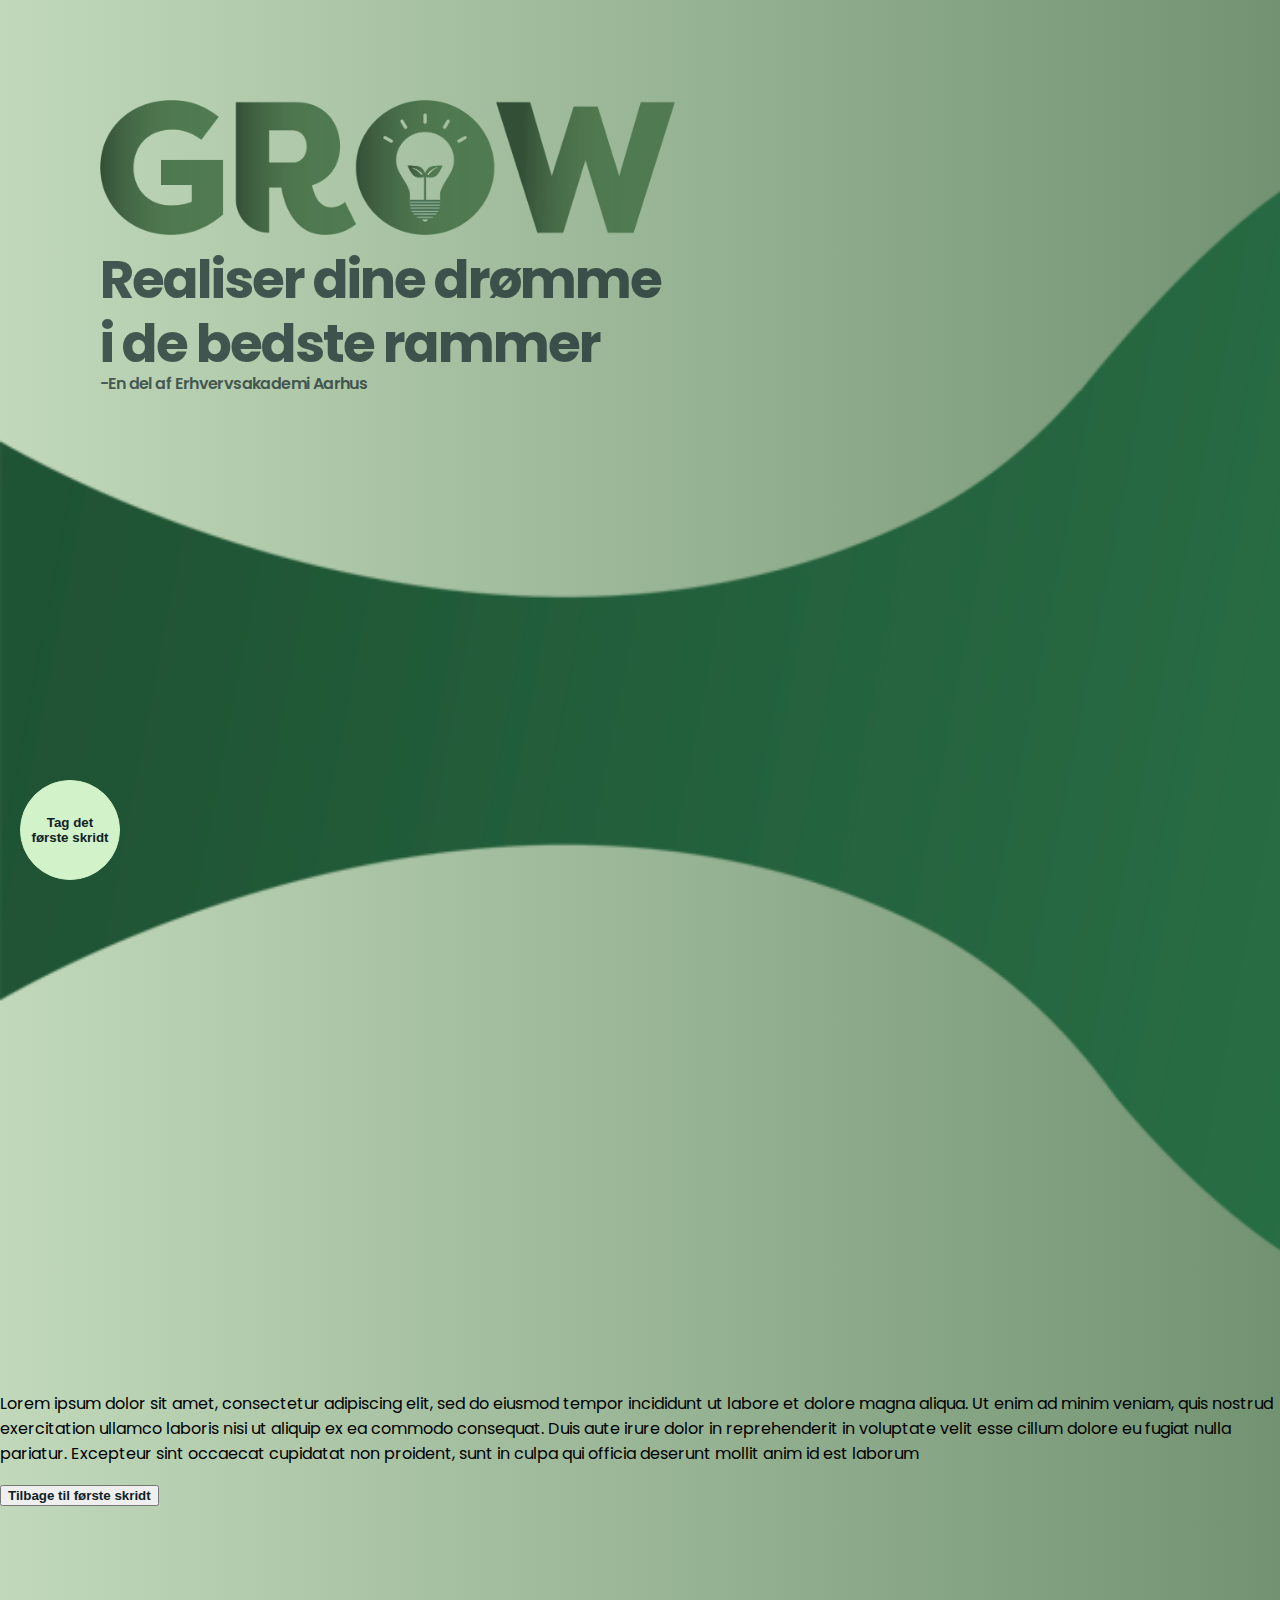
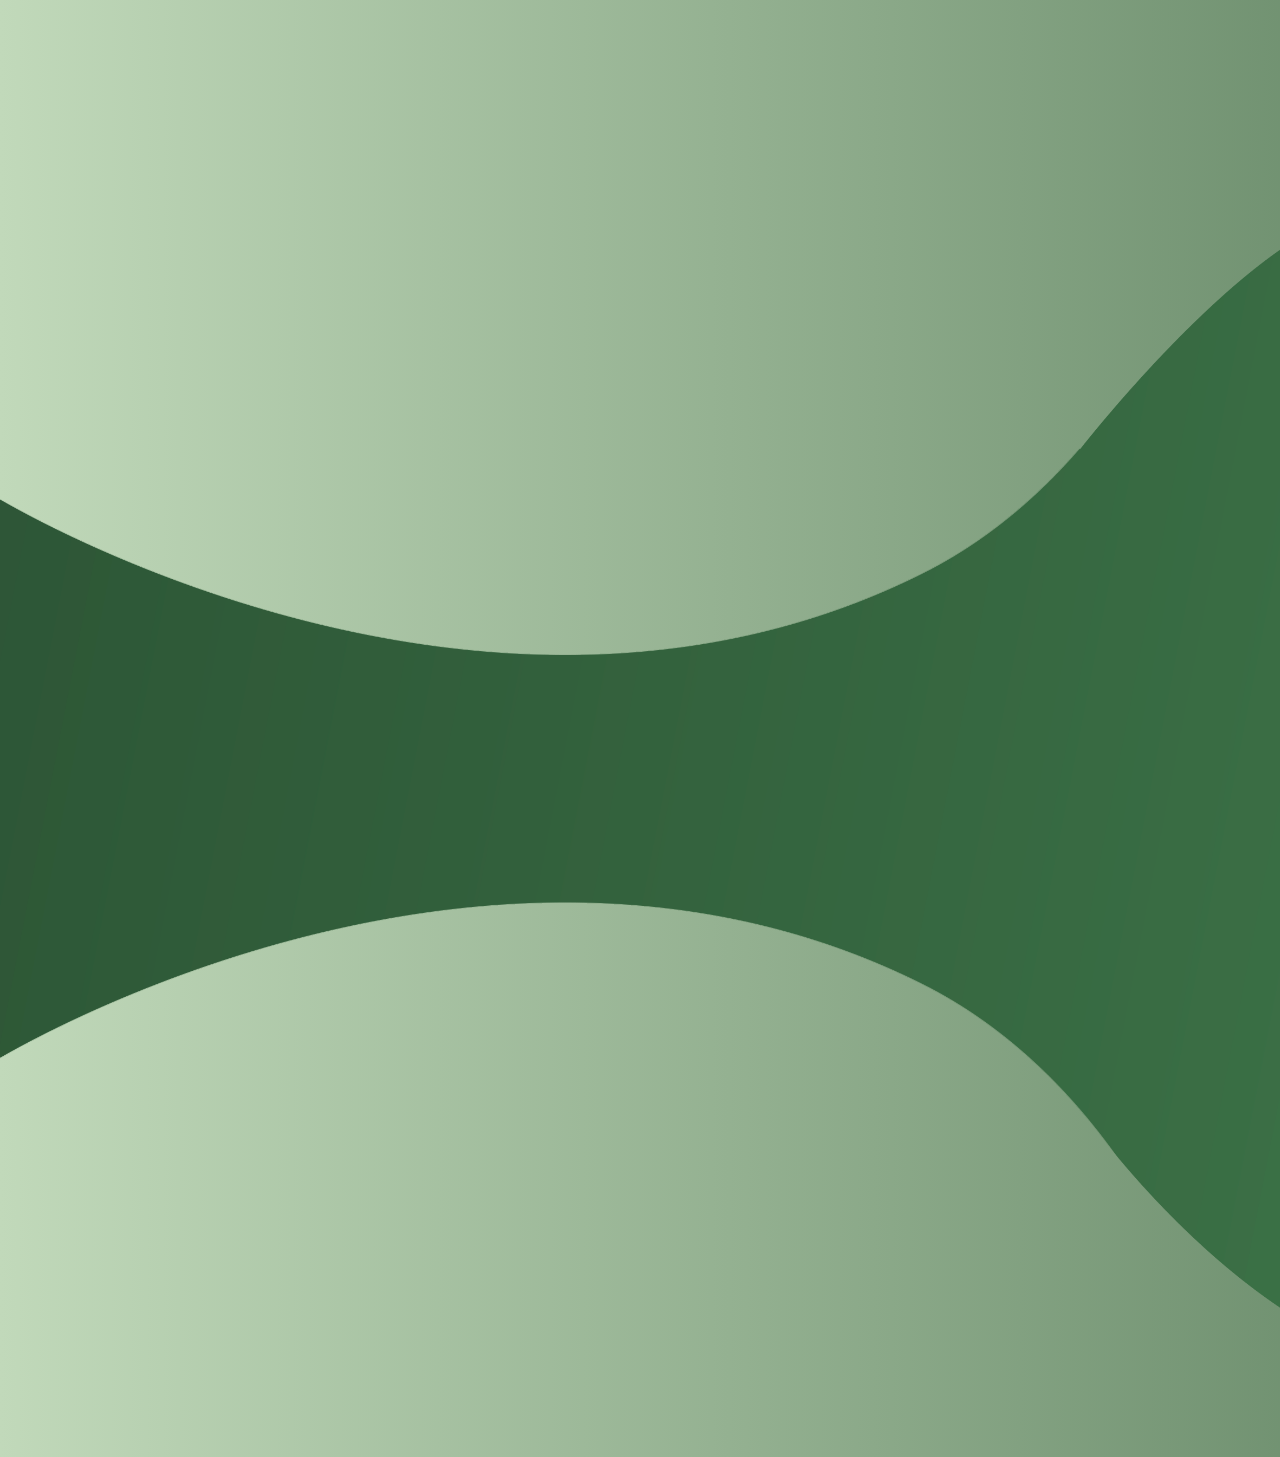
==== grow-forside.html @ 0e7ae1e6 "Backup 25-02-2021" ====
<!DOCTYPE html>
<html lang="da">

<head>
    <!--- Google crawlers -->
    <meta name="Googlebot-News" content="noindex, nofollow">
    <meta name="googlebot" content="noindex, nofollow">
    <meta name="robots" content="noindex, nofollow">
    <meta name="robots" content="noimageindex">
    <!--- Google crawlers slut -->

    <meta charset="UTF-8">
    <meta name="viewport" content="width=device-width, initial-scale=1.0">
    <meta http-equiv="X-UA-Compatible" content="ie=edge">
    <meta name="description" content="Erhvervsakademi Aarhus' interne studentervæksthus - for unge iværksættere og entreprenørere.">
    <meta name="keywords" content="studentervæksthus, væksthus, iværksætter, drømme, entreprenør, netværk, start egen virksomhed, EAAA, GROW,">

    <link rel="stylesheet" href="css/style.css">
    <link rel="preconnect" href="https://fonts.gstatic.com">
    <link href="https://fonts.googleapis.com/css2?family=Poppins:ital,wght@0,100;0,200;0,300;0,400;0,500;0,600;0,700;0,800;0,900;1,100;1,200;1,300;1,400;1,500;1,600;1,700;1,800;1,900&display=swap" rel="stylesheet">

    <title>GROW - EAAA</title>

</head>

<body>


    <!-- Loading page -->
    <section id="section-1" class="load-text-container">
        <img class="grow-logo" src="images/Logo_Grow.png" alt="GROW logo">
        <h1 class="load-page-h1">Realiser dine drømme <br>i de bedste rammer</h1>
        <p class="load-p">-En del af Erhvervsakademi Aarhus</p>
    </section>



    <button class="vider-knap-1"> <a href="#">Tag det første skridt</a></button>



    <article class="opdeler">
        <img class="boegle boegle-1" src="images/boelge-1.png" alt="Grafik">
    </article>



    <section id="section-2">
        <p>Lorem ipsum dolor sit amet, consectetur adipiscing elit, sed do eiusmod tempor incididunt ut labore et dolore magna aliqua. Ut enim ad minim veniam, quis nostrud exercitation ullamco laboris nisi ut aliquip ex ea commodo consequat. Duis aute irure dolor in reprehenderit in voluptate velit esse cillum dolore eu fugiat nulla pariatur. Excepteur sint occaecat cupidatat non proident, sunt in culpa qui officia deserunt mollit anim id est laborum</p>
    </section>

    <button class="tilbage-knap-1"> <a href="#section-1">Tilbage til første skridt</a></button>

    <article class="opdeler">
        <img class="boegle boegle-2" src="images/Boelge.png" alt="Grafik">
    </article>

    <!-- scripts -->
    <script src="js/js.js"></script>
</body></html>
---- css/style.css ----
/**
 * file: style.css
 * purpose: styles, animation etc
 * further development: meyer reset perhaps?
 **/

:root {
    /* Baggrundsfarver */
    --b-f-1: #edf4ec;
    --b-f-2: #f2fff4;
    /* Farve palette */
    --f-1: #d2f2c9;
    --f-2: #c1d9ba;
    --f-3: #315937;
    --f-4: #21402e;
    --f-5: #102226;
    --f-6: rgba(16, 34, 38, 0.7);
    --f-7: rgba(49, 89, 55, 0.55);
    /* gradient farve */

}

html {
    font-family: 'Poppins', sans-serif;
    background-color: var(--f-2);
    background-image: linear-gradient(to left, var(--f-7), var(--f-2));
    overflow-x: hidden;



}

body {
    margin: 0px;
    overflow-x: hidden;



}




/* loading page */

.load-text-container {
    display: block;
    margin: 200px 0 0 50px;

}

.grow-logo {
    width: 575px;
    margin-bottom: -30px;
}

.load-page-h1 {
    line-height: 1;
    letter-spacing: -2px;
    line-height: 1.2;
    font-size: 40pt;
    color: var(--f-6)
}

.load-p {
    color: var(--f-6);
    font-weight: 600;
    letter-spacing: -0.6px;
    font-size: 12pt;
    margin-top: -40px;
}

/* opdeler */

.boegle {
    position: relative;
    width: 100%;

}

.boegle-1 {
    margin-top: -300px;
}

.boegle-2 {
    margin-top: 200px;
}

/* scroll knap test */

a {
    text-decoration: none;
    color: var(--f-5);
    font-size: 10pt;
    font-weight: 600;

}

.vider-knap-1 {
    position: absolute;
    bottom: 20px;
    z-index: 20;
    border: 1px solid var(--f-1);
    height: 100px;
    width: 100px;
    border-radius: 100px;
    background-color: var(--f-1);
    margin-left: 20px;

}

.tilbage-knap-1 {}


@media only screen and (max-width: 1300px) {

    .boegle {
        width: 1900px;
    }

    .boegle-1 {
        margin-top: -500px;
    }

    .load-text-container {
        margin: 100px;
    }

}

@media only screen and (max-width: 800px) {

    .load-text-container {
        margin: 40px 20px;
    }

    .grow-logo {
        width: 100%;
        margin: auto;
    }

    .load-page-h1 {
        font-size: 8.5vw;

    }

    .load-p {
        font-size: 3vw;
        margin-top: -25px;
    }

    .boegle-1 {
        margin-top: -400px;
    }
}
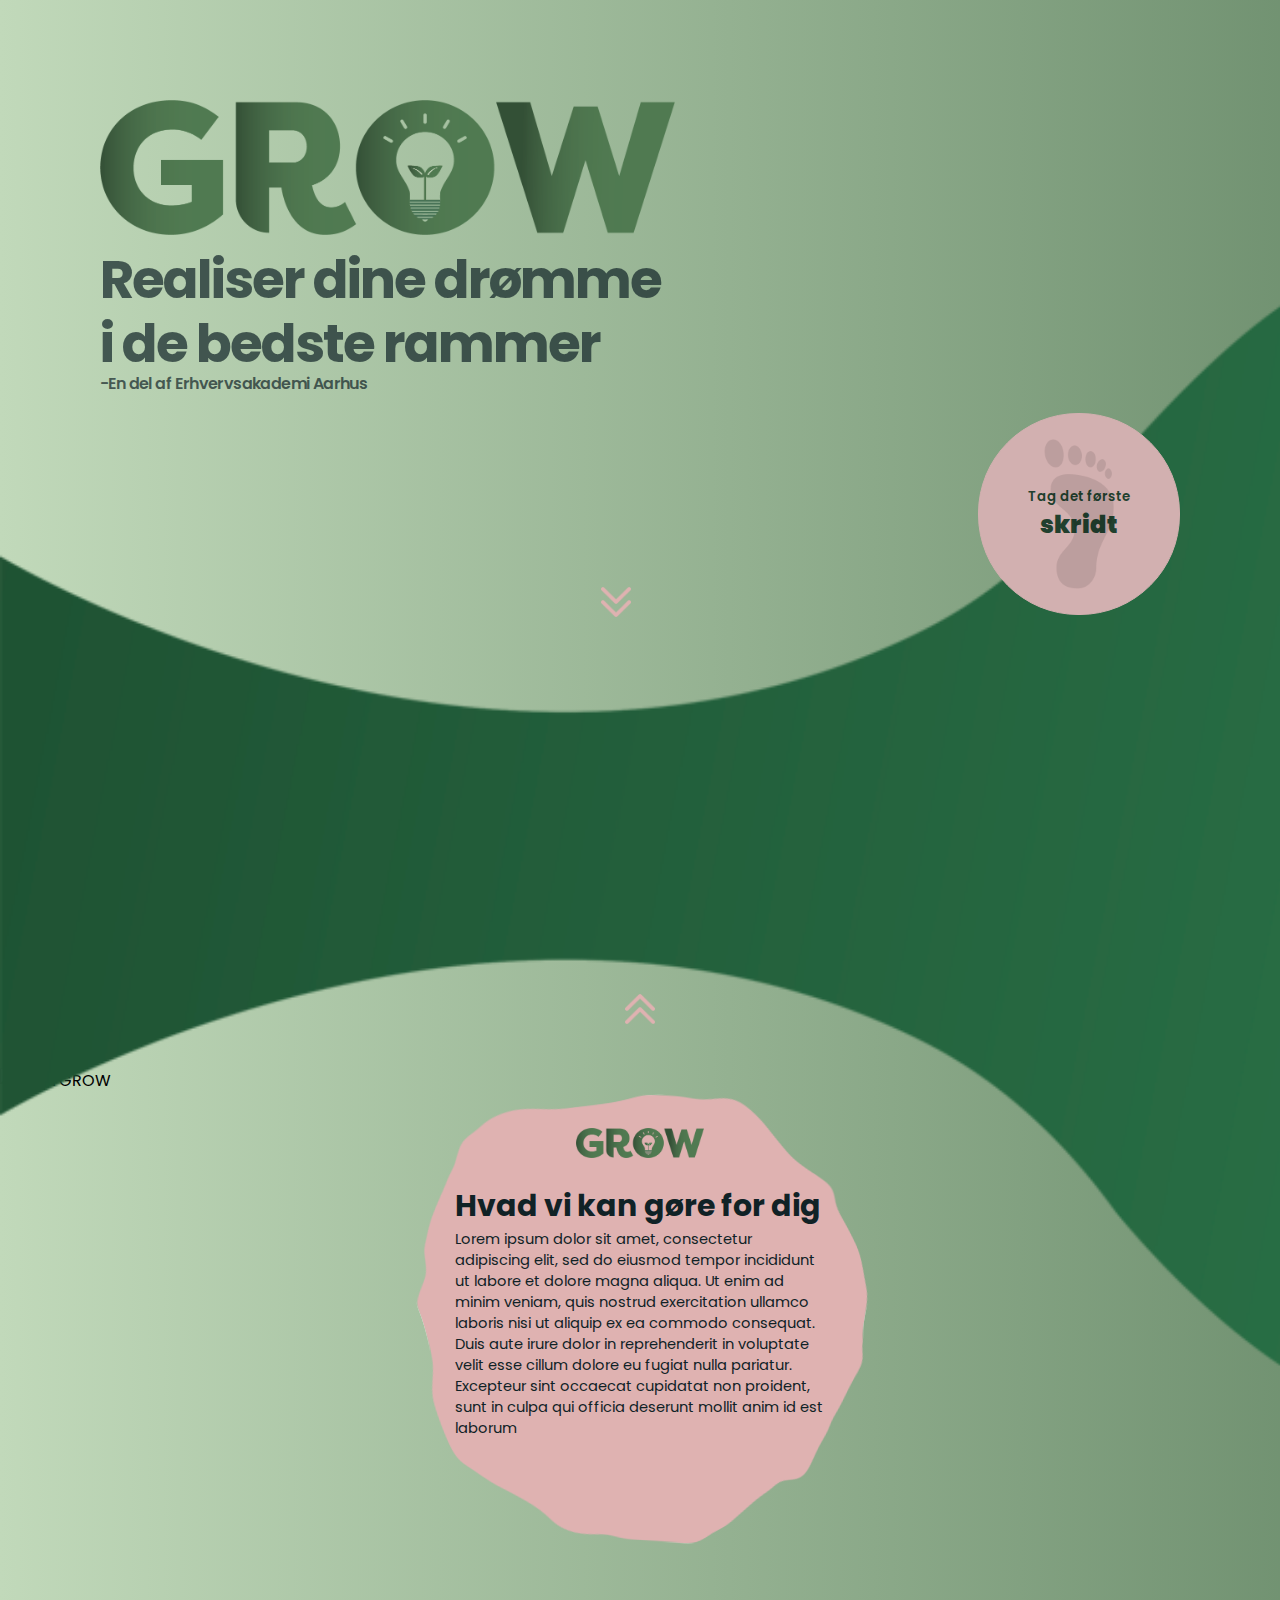
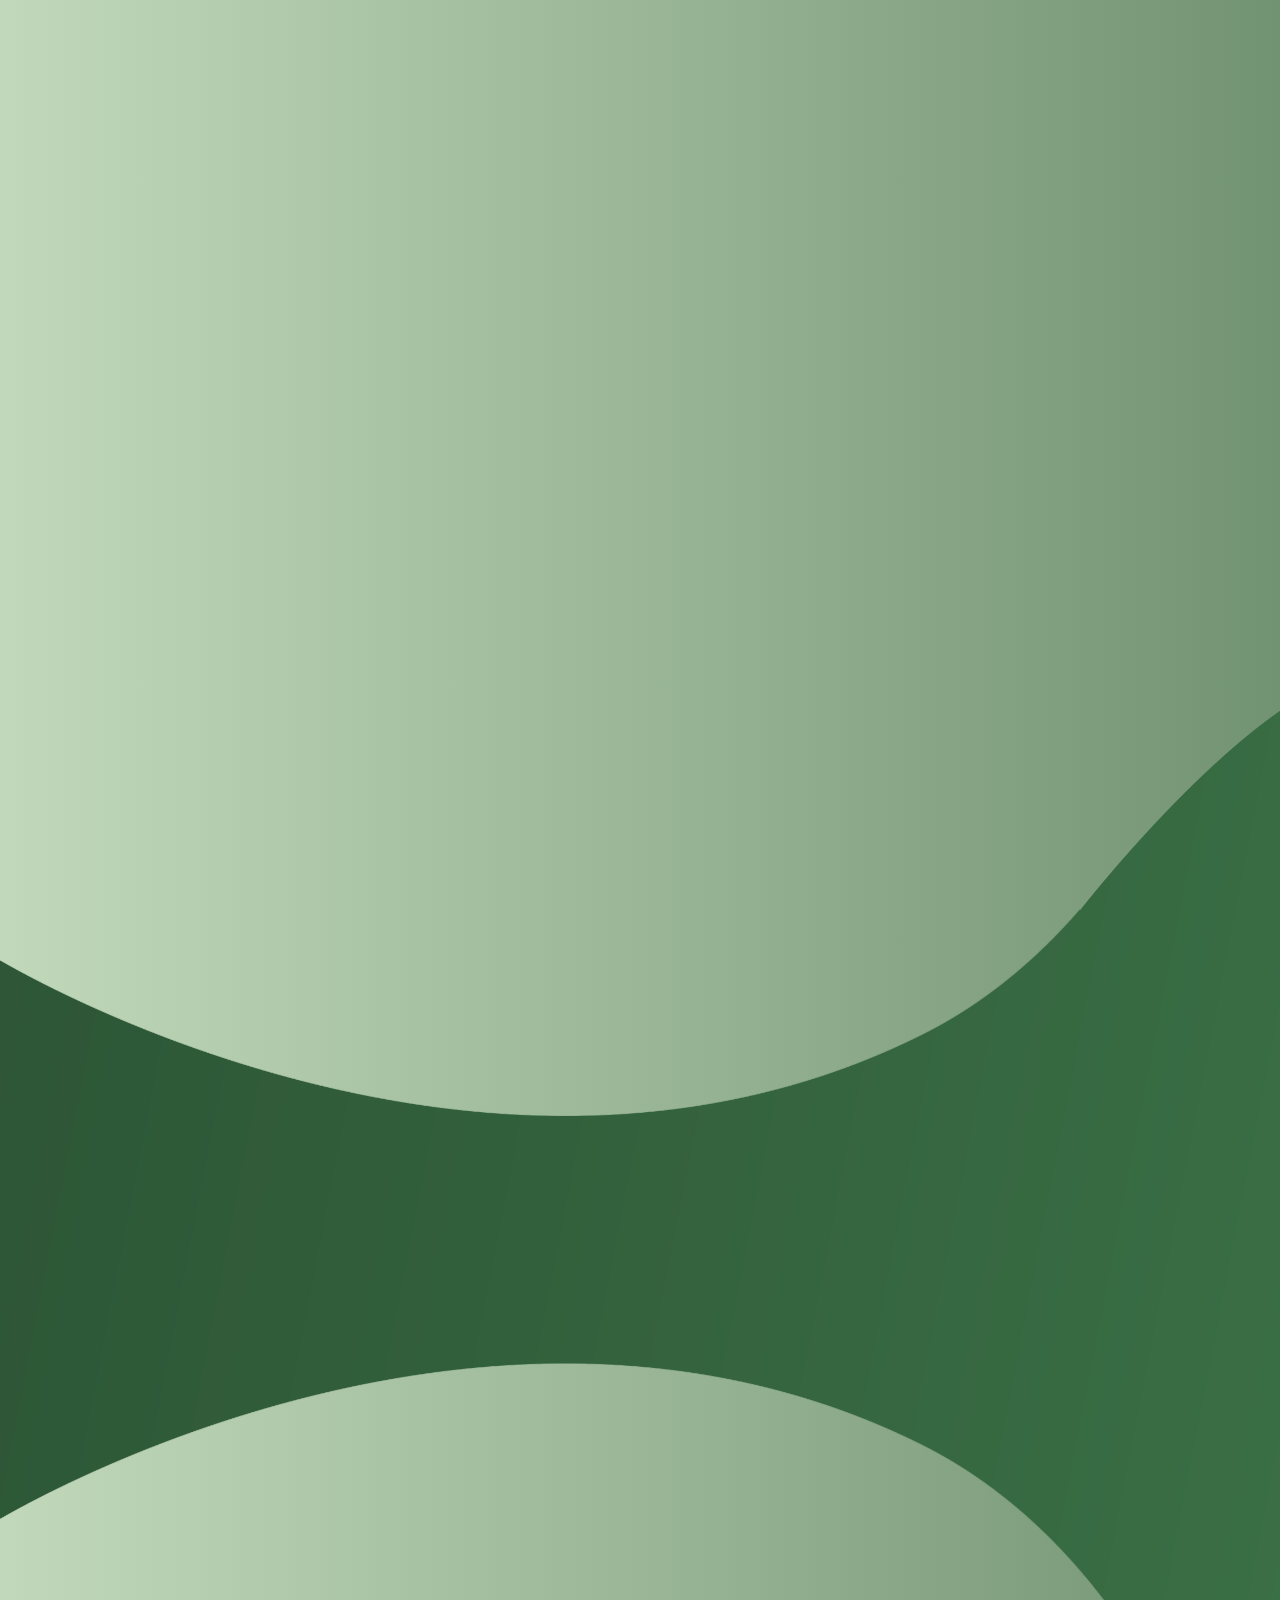
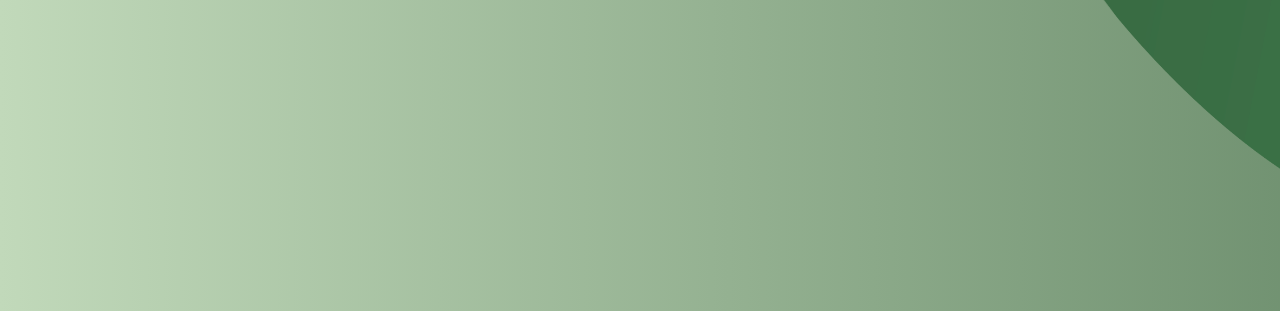
==== commit d4cb048a: "Back up 26-02-2021" ====
--- a/grow-forside.html
+++ b/grow-forside.html
@@ -24,37 +24,73 @@
 </head>
 
 <body>
+    <article class="hele-krop">
 
+        <!-- Loading page -->
+        <section id="section-1" class="load-text-container">
 
-    <!-- Loading page -->
-    <section id="section-1" class="load-text-container">
-        <img class="grow-logo" src="images/Logo_Grow.png" alt="GROW logo">
-        <h1 class="load-page-h1">Realiser dine drømme <br>i de bedste rammer</h1>
-        <p class="load-p">-En del af Erhvervsakademi Aarhus</p>
-    </section>
+            <img class="grow-logo" src="images/Logo_Grow.png" alt="GROW logo">
+
+            <h1 class="load-page-h1">Realiser dine drømme <br>i de bedste rammer</h1>
+
+            <p class="load-p">-En del af Erhvervsakademi Aarhus</p>
+
+            <a href="#">
+                <figure class="first-step-figure">
+                    <img src="images/fod" alt="fodaftryk" class="first-step-img">
+                    <p>Tag det første <br><strong>skridt</strong>
+                    </p>
+                </figure>
+            </a>
+
+            <button class="vider-knap-1">
+                <a href="#">
+                    <img src="images/down-icon.png" alt="up icon">
+                </a>
+            </button>
+
+        </section>
 
 
 
-    <button class="vider-knap-1"> <a href="#">Tag det første skridt</a></button>
+        <article class="opdeler">
+            <img class="boegle boegle-1" src="images/boelge-1.png" alt="Grafik">
+        </article>
 
 
 
-    <article class="opdeler">
-        <img class="boegle boegle-1" src="images/boelge-1.png" alt="Grafik">
-    </article>
+        <section id="section-2" class="intro-container">
+
+            <button class="tilbage-knap-1">
+                <a href="#">
+                    <img src="images/up-icon.png" alt="up icon">
+                </a>
+            </button>
+
+            <figure class="fig-section2-1">
+
+                <img src="images/mod-os-i-grow.png" alt="Folk i GROW" class="baggrund-info">
+
+                <img class="lille-logo" src="images/Logo_Grow.png" alt="GROW logo">
+
+                <h2 class="info">Hvad vi kan gøre for dig</h2>
+
+                <p>Lorem ipsum dolor sit amet, consectetur adipiscing elit, sed do eiusmod tempor incididunt ut labore et dolore magna aliqua. Ut enim ad minim veniam, quis nostrud exercitation ullamco laboris nisi ut aliquip ex ea commodo consequat. Duis aute irure dolor in reprehenderit in voluptate velit esse cillum dolore eu fugiat nulla pariatur. Excepteur sint occaecat cupidatat non proident, sunt in culpa qui officia deserunt mollit anim id est laborum</p>
+            </figure>
+
+        </section>
 
 
 
-    <section id="section-2">
-        <p>Lorem ipsum dolor sit amet, consectetur adipiscing elit, sed do eiusmod tempor incididunt ut labore et dolore magna aliqua. Ut enim ad minim veniam, quis nostrud exercitation ullamco laboris nisi ut aliquip ex ea commodo consequat. Duis aute irure dolor in reprehenderit in voluptate velit esse cillum dolore eu fugiat nulla pariatur. Excepteur sint occaecat cupidatat non proident, sunt in culpa qui officia deserunt mollit anim id est laborum</p>
-    </section>
+        <article class="opdeler">
+            <img class="boegle boegle-2" src="images/Boelge.png" alt="Grafik">
+        </article>
 
-    <button class="tilbage-knap-1"> <a href="#section-1">Tilbage til første skridt</a></button>
 
-    <article class="opdeler">
-        <img class="boegle boegle-2" src="images/Boelge.png" alt="Grafik">
     </article>
 
     <!-- scripts -->
     <script src="js/js.js"></script>
+
+
 </body></html>
--- a/css/style.css
+++ b/css/style.css
@@ -14,9 +14,11 @@
     --f-3: #315937;
     --f-4: #21402e;
     --f-5: #102226;
+    /* gradient farve */
     --f-6: rgba(16, 34, 38, 0.7);
     --f-7: rgba(49, 89, 55, 0.55);
-    /* gradient farve */
+    /* Kontrast farve */
+    --f-8: #d2b0b0;
 
 }
 
@@ -24,6 +26,7 @@
     font-family: 'Poppins', sans-serif;
     background-color: var(--f-2);
     background-image: linear-gradient(to left, var(--f-7), var(--f-2));
+    background-repeat: no-repeat;
     overflow-x: hidden;
 
 
@@ -31,12 +34,10 @@
 }
 
 body {
-    margin: 0px;
+    margin: auto;
     overflow-x: hidden;
-
-
-
-}
+}
+
 
 
 
@@ -59,7 +60,7 @@
     letter-spacing: -2px;
     line-height: 1.2;
     font-size: 40pt;
-    color: var(--f-6)
+    color: var(--f-6);
 }
 
 .load-p {
@@ -68,22 +69,107 @@
     letter-spacing: -0.6px;
     font-size: 12pt;
     margin-top: -40px;
+    margin-bottom: 80px;
+}
+
+.first-step-figure {
+    border: 1px solid var(--f-8);
+    border-radius: 100px;
+    background-color: var(--f-8);
+    height: 200px;
+    width: 200px;
+    position: absolute;
+    right: 60px;
+    top: 400px;
+}
+
+.first-step-figure p {
+    padding: 59px 15px;
+    font-weight: 600;
+    color: var(--f-4);
+    text-align: center;
+}
+
+.first-step-figure p strong {
+    font-size: 18pt;
+}
+
+.first-step-img {
+    height: 150px;
+    opacity: 10%;
+    position: absolute;
+    padding: 25px;
+}
+
+/* intro */
+
+.baggrund-info {
+    margin-top: -86px;
+    position: absolute;
+    left: 0px;
+    margin: auto;
+    z-index: -30;
+    width: 100%;
+
+}
+
+#section-2 .intro-container {
+    display: block;
+    margin-top: -50px;
+}
+
+.fig-section2-1 {
+    background-image: url(../images/kontrast/blob-1.png);
+    background-repeat: no-repeat;
+    height: 500px;
+    width: 500px;
+    display: block;
+    margin: auto;
+    margin-top: 50px;
+
+}
+
+.lille-logo {
+    height: 30px;
+    display: block;
+    margin: auto;
+    padding-top: 60px;
+}
+
+.info {
+    padding: 0 65px;
+    font-size: 22.5pt;
+    color: var(--f-5);
+    margin-bottom: 0px;
+}
+
+.fig-section2-1 p {
+    padding: 0px 65px;
+    color: var(--f-5);
+    font-size: 11pt;
+    margin-top: 0px;
 }
 
 /* opdeler */
+
 
 .boegle {
     position: relative;
     width: 100%;
+    display: block;
+    z-index: -20;
+
 
 }
 
 .boegle-1 {
-    margin-top: -300px;
+    margin-top: -500px;
+    margin-bottom: -500px;
+    /* <------------------------------------- Styre højden på section 2 */
 }
 
 .boegle-2 {
-    margin-top: 200px;
+    margin-top: 600px;
 }
 
 /* scroll knap test */
@@ -93,24 +179,41 @@
     color: var(--f-5);
     font-size: 10pt;
     font-weight: 600;
-
+}
+
+/* Knapper til scroll animation */
+
+button {
+
+    z-index: 20;
+    display: block;
+    margin: auto;
 }
 
 .vider-knap-1 {
-    position: absolute;
-    bottom: 20px;
-    z-index: 20;
-    border: 1px solid var(--f-1);
-    height: 100px;
-    width: 100px;
-    border-radius: 100px;
-    background-color: var(--f-1);
-    margin-left: 20px;
-
-}
-
-.tilbage-knap-1 {}
-
+    position: relative;
+    bottom: -110px;
+    background-color: rgba(0, 255, 255, 0);
+    border: 0px;
+    padding-right: 55px;
+    margin-bottom: 20px;
+}
+
+.vider-knap-1 img {
+    height: 30px;
+}
+
+.tilbage-knap-1 {
+    position: relative;
+    top: 10px;
+    background-color: rgba(0, 255, 255, 0);
+    border: 0px;
+
+}
+
+.tilbage-knap-1 img {
+    height: 30px;
+}
 
 @media only screen and (max-width: 1300px) {
 
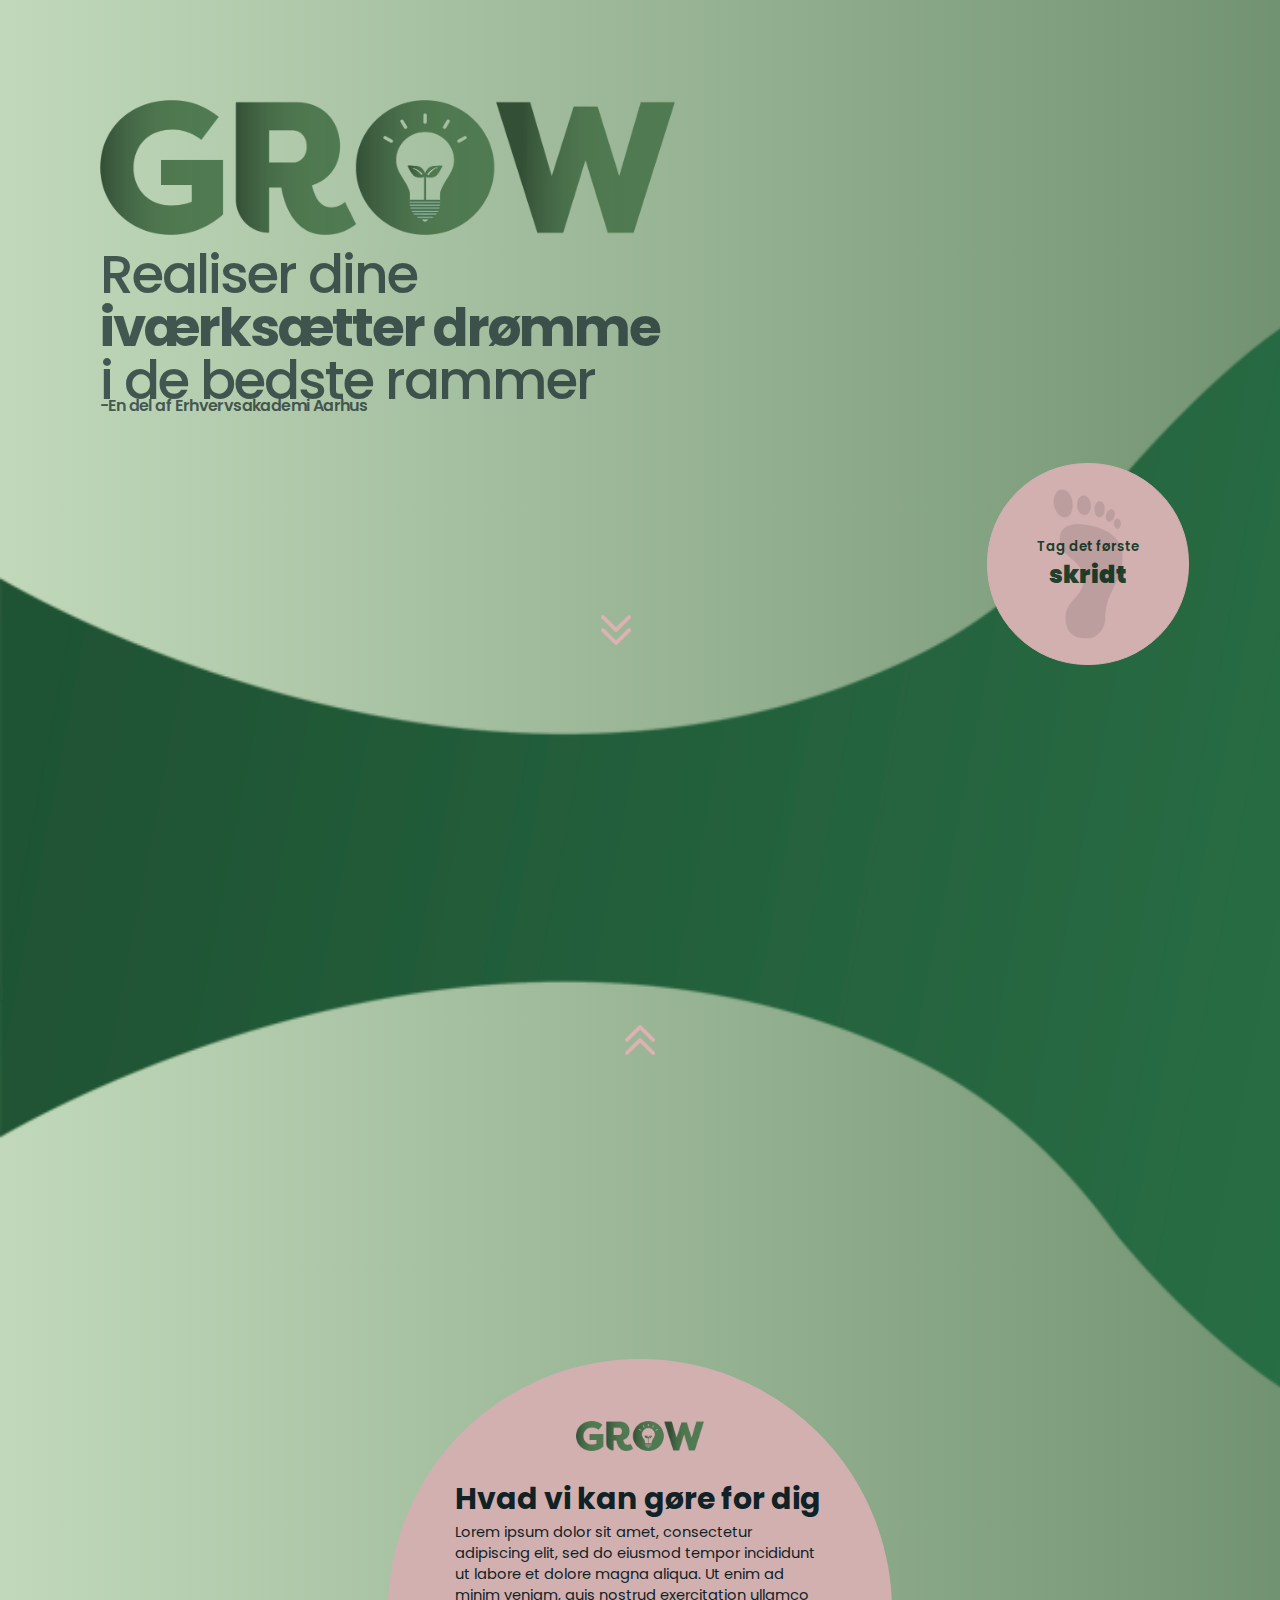
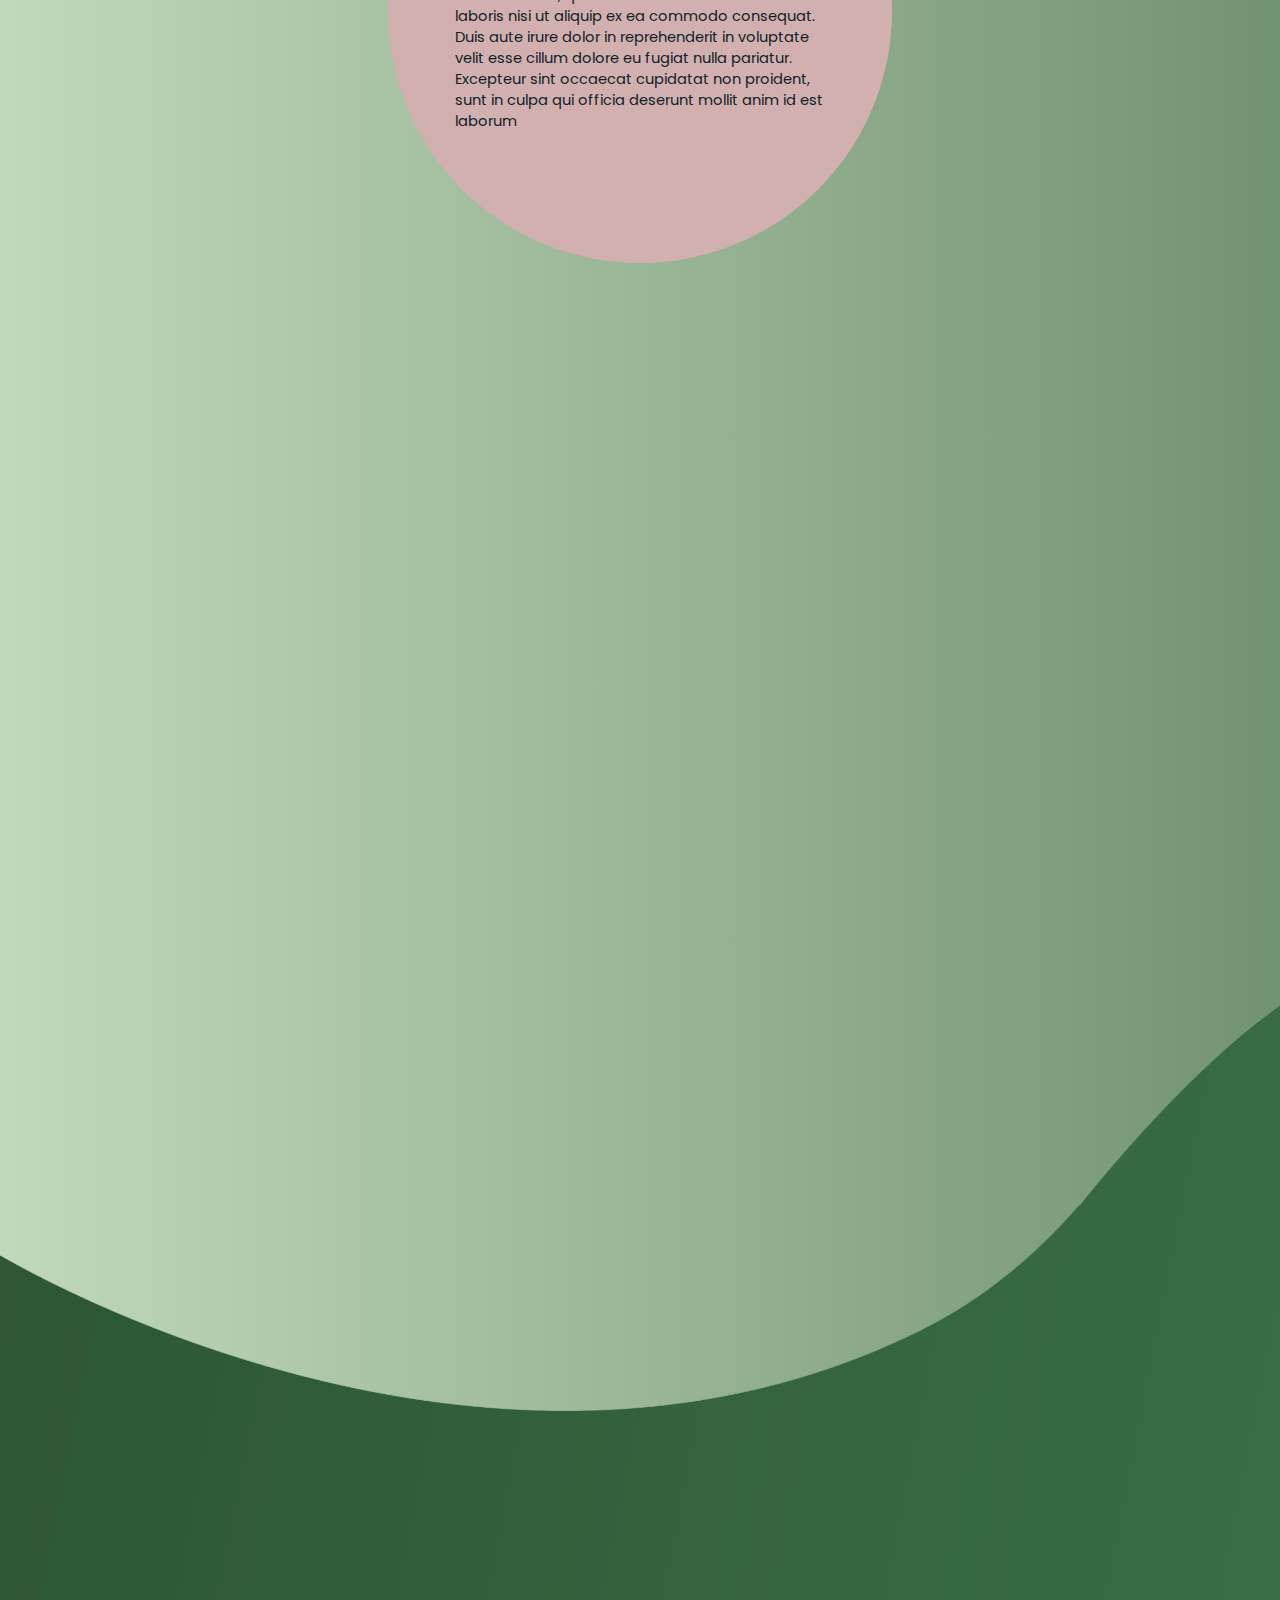
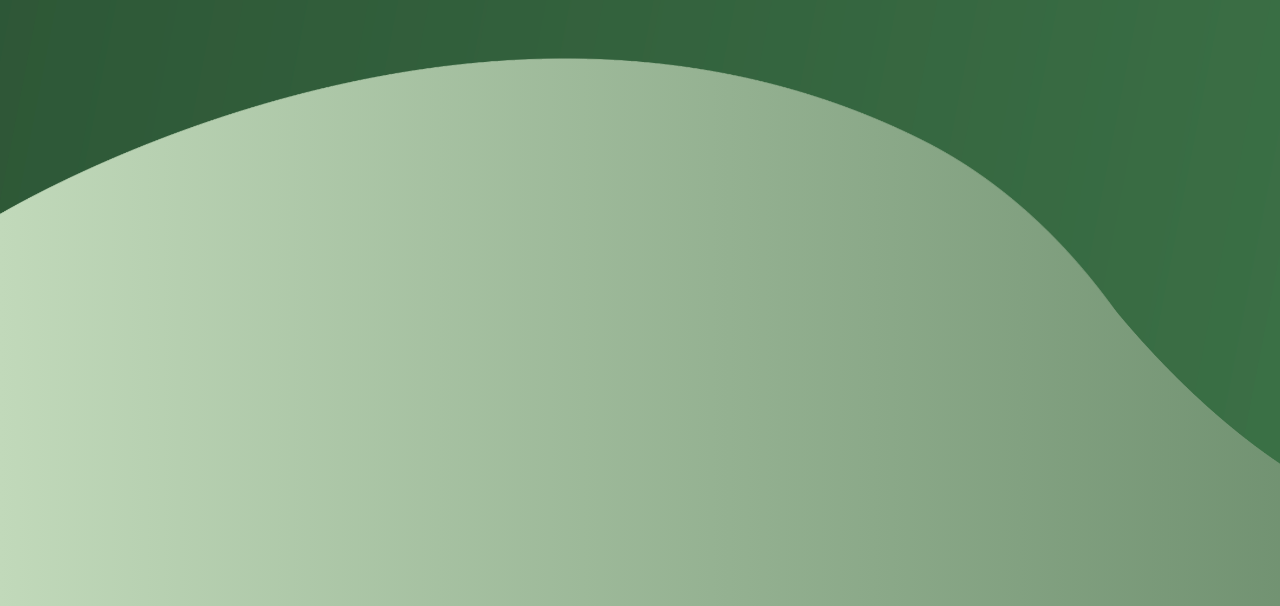
==== commit 4a83fa73: "Backup 26-02-2021" ====
--- a/grow-forside.html
+++ b/grow-forside.html
@@ -31,7 +31,7 @@
 
             <img class="grow-logo" src="images/Logo_Grow.png" alt="GROW logo">
 
-            <h1 class="load-page-h1">Realiser dine drømme <br>i de bedste rammer</h1>
+            <h1 class="load-page-h1">Realiser dine <br> <strong>iværksætter drømme</strong> <br>i de bedste rammer</h1>
 
             <p class="load-p">-En del af Erhvervsakademi Aarhus</p>
 
--- a/css/style.css
+++ b/css/style.css
@@ -46,7 +46,7 @@
 
 .load-text-container {
     display: block;
-    margin: 200px 0 0 50px;
+    margin: 150px 0 0 50px;
 
 }
 
@@ -58,9 +58,14 @@
 .load-page-h1 {
     line-height: 1;
     letter-spacing: -2px;
-    line-height: 1.2;
     font-size: 40pt;
+    font-weight: 500;
     color: var(--f-6);
+}
+
+.load-page-h1 strong {
+    font-weight: 700;
+
 }
 
 .load-p {
@@ -68,7 +73,7 @@
     font-weight: 600;
     letter-spacing: -0.6px;
     font-size: 12pt;
-    margin-top: -40px;
+    margin-top: -50px;
     margin-bottom: 80px;
 }
 
@@ -79,8 +84,8 @@
     height: 200px;
     width: 200px;
     position: absolute;
-    right: 60px;
-    top: 400px;
+    right: 4%;
+    top: 450px;
 }
 
 .first-step-figure p {
@@ -101,31 +106,27 @@
     padding: 25px;
 }
 
-/* intro */
+/* ---------------------------------- intro */
 
 .baggrund-info {
-    margin-top: -86px;
+    margin-top: -375px;
     position: absolute;
     left: 0px;
-    margin: auto;
     z-index: -30;
     width: 100%;
 
 }
 
-#section-2 .intro-container {
-    display: block;
-    margin-top: -50px;
-}
 
 .fig-section2-1 {
-    background-image: url(../images/kontrast/blob-1.png);
-    background-repeat: no-repeat;
+    border: 2px solid var(--f-8);
+    border-radius: 100%;
+    background-color: var(--f-8);
     height: 500px;
     width: 500px;
     display: block;
     margin: auto;
-    margin-top: 50px;
+    margin-top: 300px;
 
 }
 
@@ -150,7 +151,7 @@
     margin-top: 0px;
 }
 
-/* opdeler */
+/* ------------------------------- opdeler */
 
 
 .boegle {
@@ -163,7 +164,7 @@
 }
 
 .boegle-1 {
-    margin-top: -500px;
+    margin-top: -450px;
     margin-bottom: -500px;
     /* <------------------------------------- Styre højden på section 2 */
 }
@@ -172,7 +173,7 @@
     margin-top: 600px;
 }
 
-/* scroll knap test */
+/* ---------------Knapper til scroll animation */
 
 a {
     text-decoration: none;
@@ -181,8 +182,6 @@
     font-weight: 600;
 }
 
-/* Knapper til scroll animation */
-
 button {
 
     z-index: 20;
@@ -192,7 +191,7 @@
 
 .vider-knap-1 {
     position: relative;
-    bottom: -110px;
+    bottom: -116px;
     background-color: rgba(0, 255, 255, 0);
     border: 0px;
     padding-right: 55px;
@@ -205,9 +204,9 @@
 
 .tilbage-knap-1 {
     position: relative;
-    top: 10px;
     background-color: rgba(0, 255, 255, 0);
     border: 0px;
+    padding-top: 20px;
 
 }
 
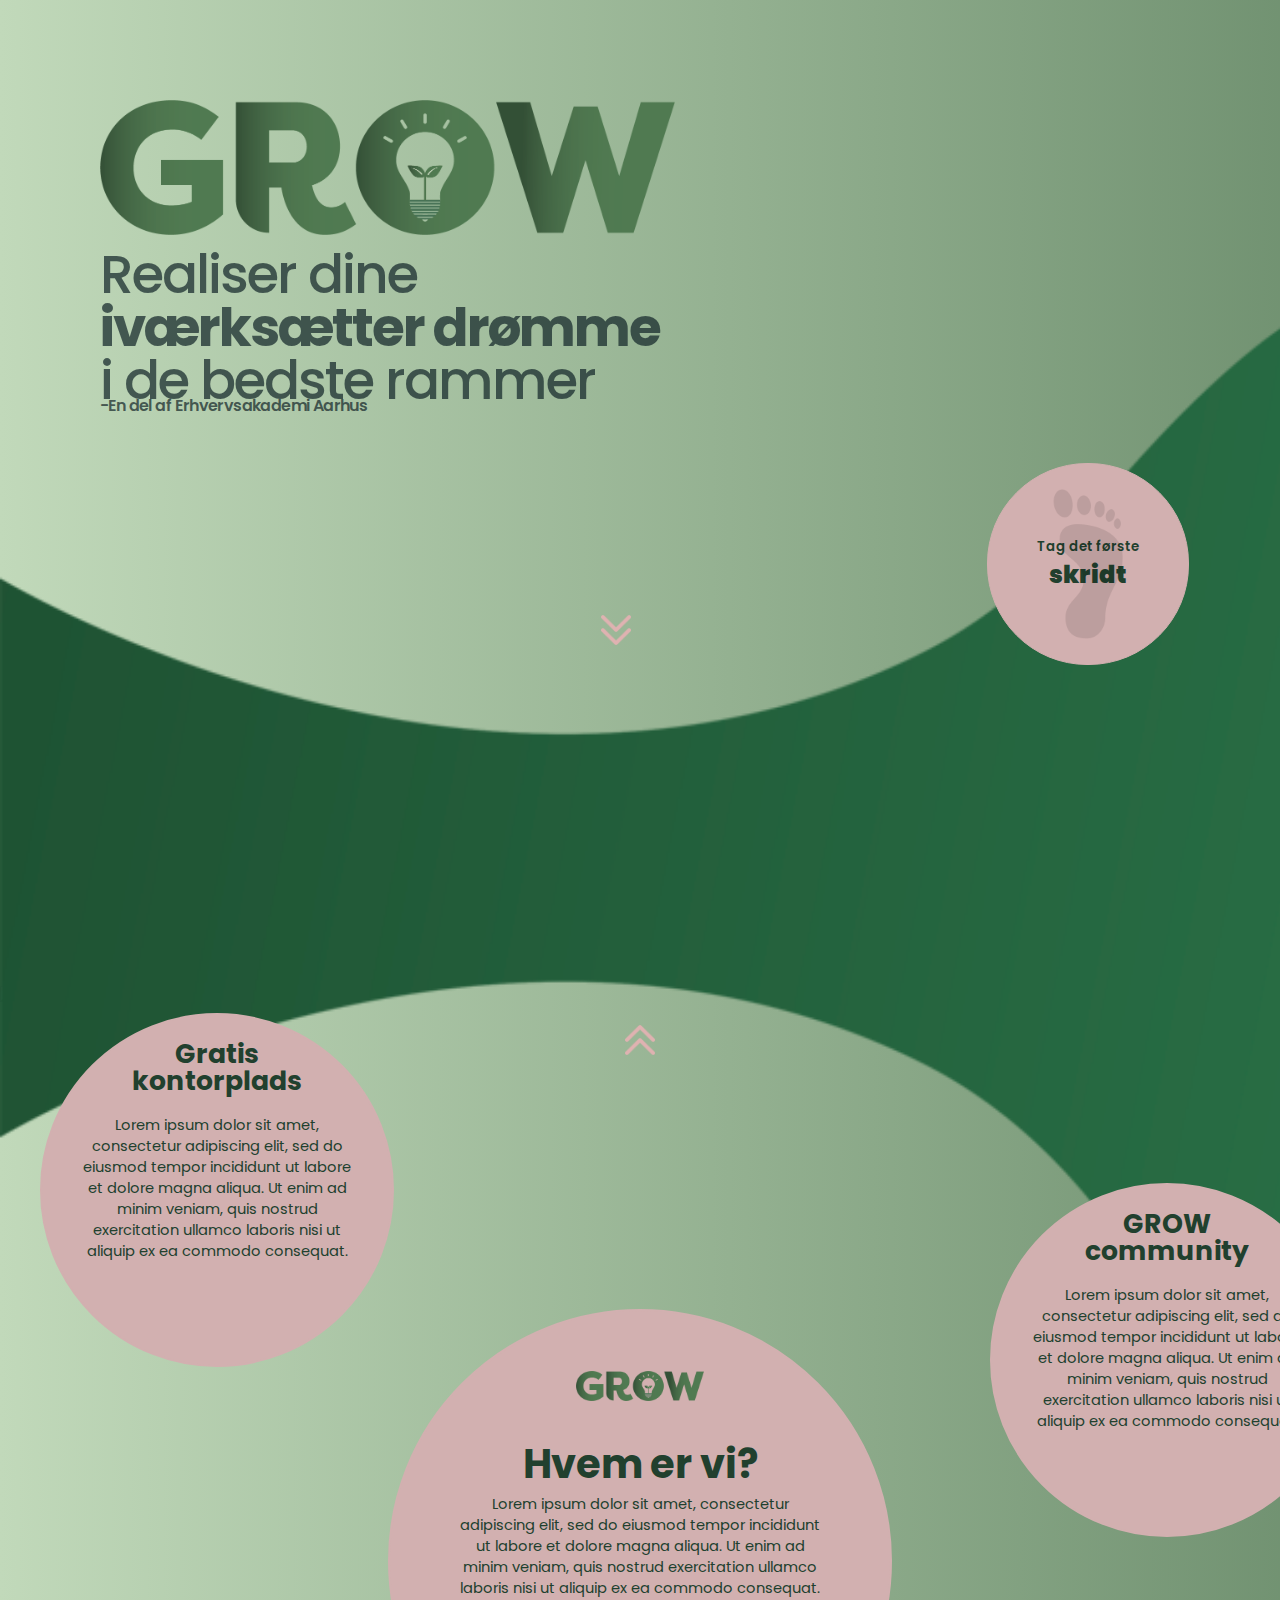
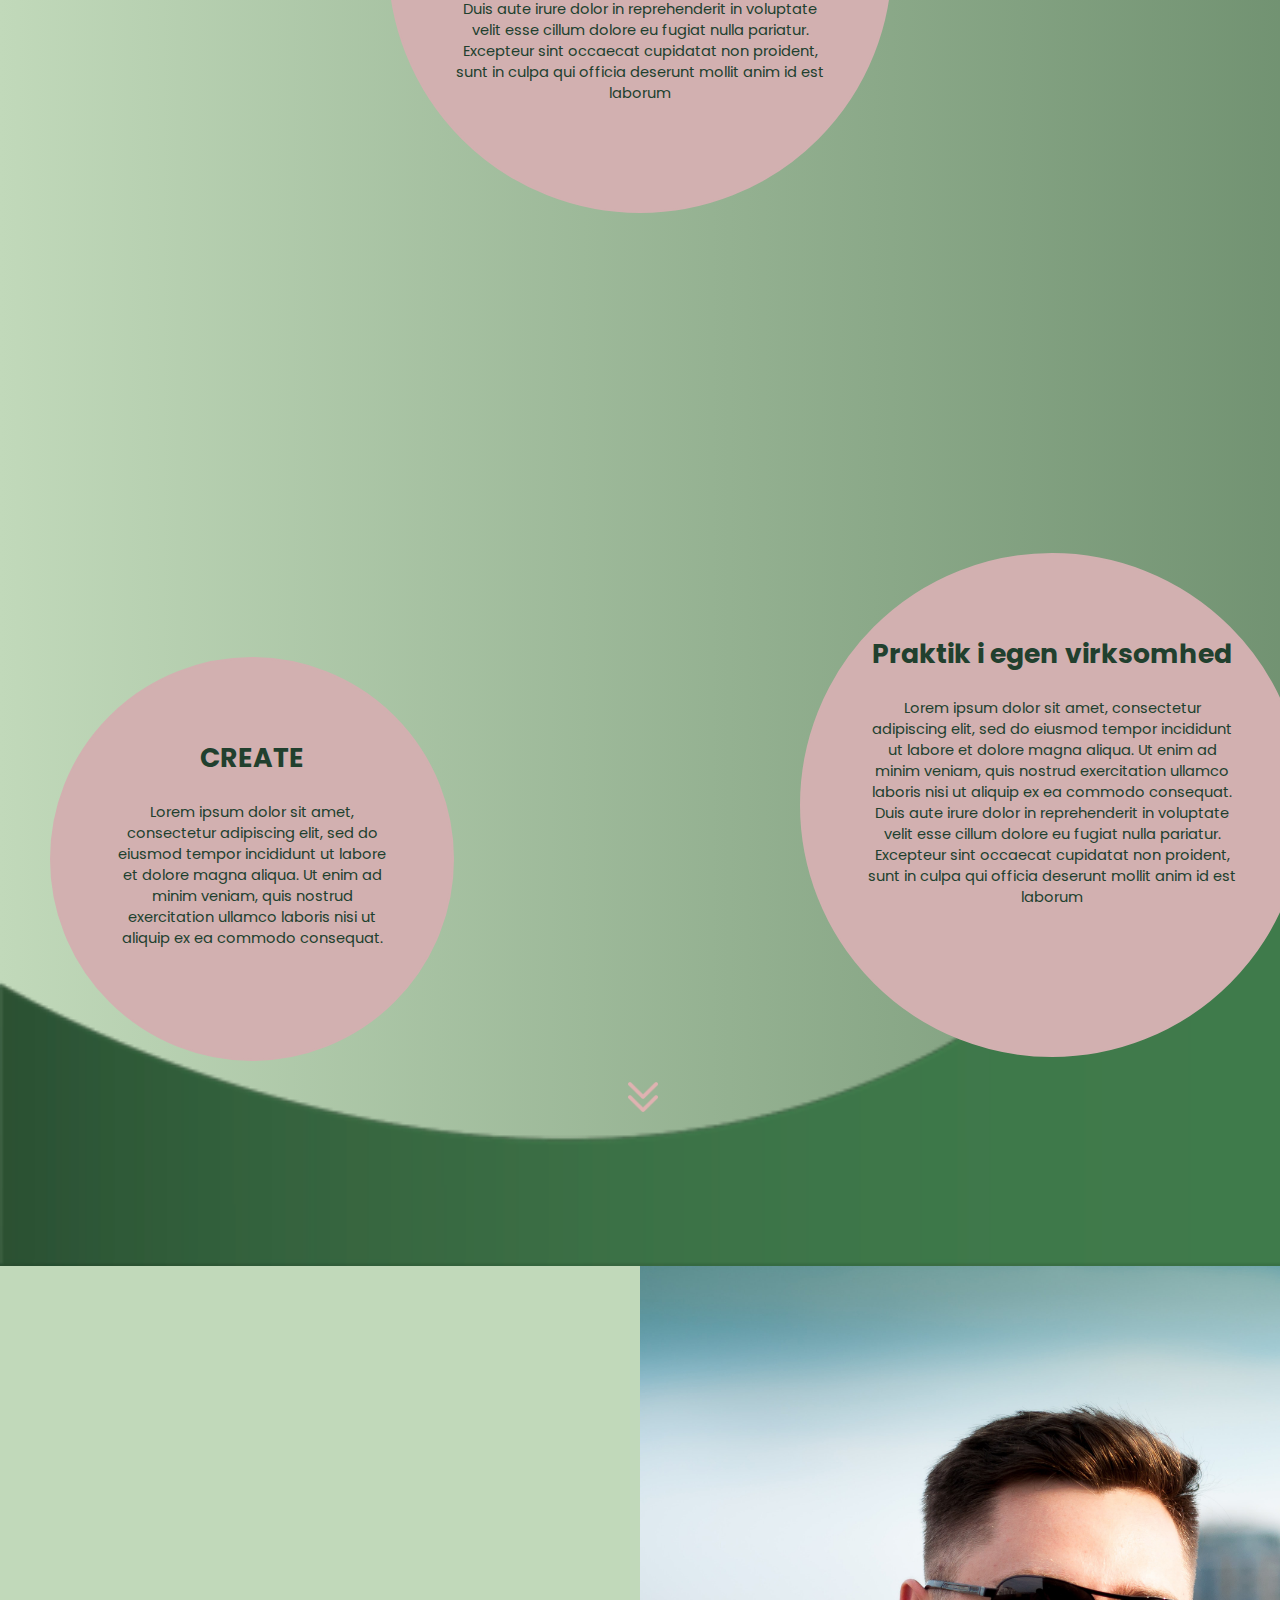
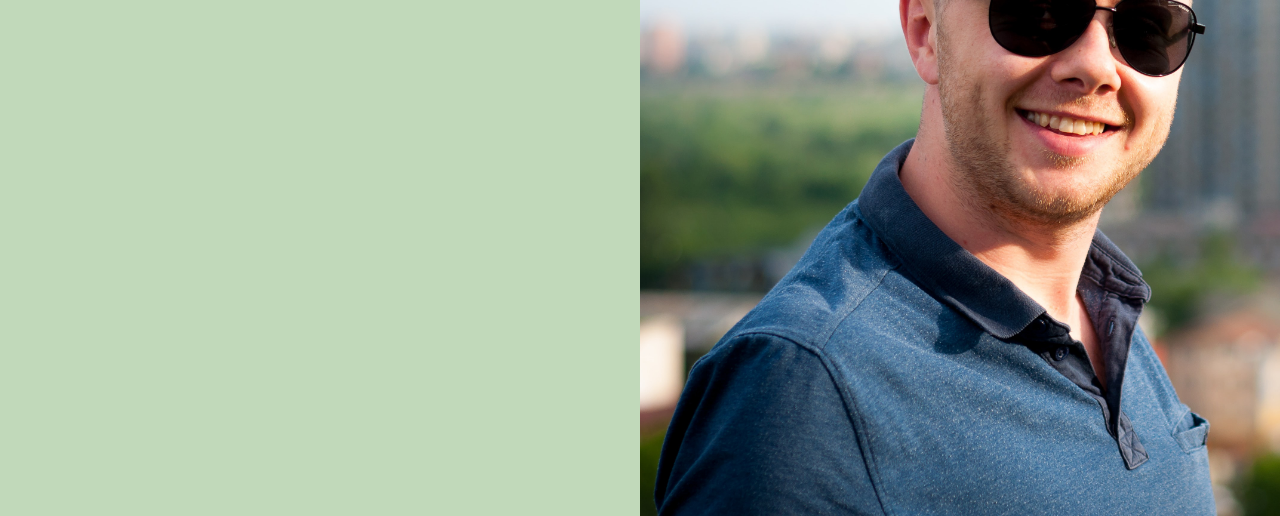
==== commit f479c751: "Backup 28-02-2021" ====
--- a/grow-forside.html
+++ b/grow-forside.html
@@ -57,7 +57,7 @@
             <img class="boegle boegle-1" src="images/boelge-1.png" alt="Grafik">
         </article>
 
-
+        <!-- -----------------Section 2 ------------->
 
         <section id="section-2" class="intro-container">
 
@@ -67,24 +67,67 @@
                 </a>
             </button>
 
-            <figure class="fig-section2-1">
+            <figure class="fig-section2 fig-section2-1">
 
                 <img src="images/mod-os-i-grow.png" alt="Folk i GROW" class="baggrund-info">
 
                 <img class="lille-logo" src="images/Logo_Grow.png" alt="GROW logo">
 
-                <h2 class="info">Hvad vi kan gøre for dig</h2>
+                <h2 class="info-h2">Hvem er vi?</h2>
 
                 <p>Lorem ipsum dolor sit amet, consectetur adipiscing elit, sed do eiusmod tempor incididunt ut labore et dolore magna aliqua. Ut enim ad minim veniam, quis nostrud exercitation ullamco laboris nisi ut aliquip ex ea commodo consequat. Duis aute irure dolor in reprehenderit in voluptate velit esse cillum dolore eu fugiat nulla pariatur. Excepteur sint occaecat cupidatat non proident, sunt in culpa qui officia deserunt mollit anim id est laborum</p>
             </figure>
+
+            <figure class="fig-section2 fig-section2-2">
+
+                <h3 class="overskrift-str-s">Gratis kontorplads</h3>
+
+                <p>Lorem ipsum dolor sit amet, consectetur adipiscing elit, sed do eiusmod tempor incididunt ut labore et dolore magna aliqua. Ut enim ad minim veniam, quis nostrud exercitation ullamco laboris nisi ut aliquip ex ea commodo consequat. </p>
+            </figure>
+
+            <figure class="fig-section2 fig-section2-3">
+
+                <h3 class="overskrift-str-s">GROW community</h3>
+
+                <p>Lorem ipsum dolor sit amet, consectetur adipiscing elit, sed do eiusmod tempor incididunt ut labore et dolore magna aliqua. Ut enim ad minim veniam, quis nostrud exercitation ullamco laboris nisi ut aliquip ex ea commodo consequat. </p>
+            </figure>
+
+            <figure class="fig-section2 fig-section2-1 fig-section2-stor2">
+
+
+                <h3 class="overskrift-str-s large">Praktik i egen virksomhed</h3>
+
+                <p>Lorem ipsum dolor sit amet, consectetur adipiscing elit, sed do eiusmod tempor incididunt ut labore et dolore magna aliqua. Ut enim ad minim veniam, quis nostrud exercitation ullamco laboris nisi ut aliquip ex ea commodo consequat. Duis aute irure dolor in reprehenderit in voluptate velit esse cillum dolore eu fugiat nulla pariatur. Excepteur sint occaecat cupidatat non proident, sunt in culpa qui officia deserunt mollit anim id est laborum</p>
+            </figure>
+
+            <figure class="fig-section2 fig-section2-1 fig-section2-mellem">
+
+
+                <h3 class="overskrift-str-s large">CREATE</h3>
+
+                <p>Lorem ipsum dolor sit amet, consectetur adipiscing elit, sed do eiusmod tempor incididunt ut labore et dolore magna aliqua. Ut enim ad minim veniam, quis nostrud exercitation ullamco laboris nisi ut aliquip ex ea commodo consequat.
+                </p>
+            </figure>
+
+            <button class="vider-knap-2">
+                <a href="#">
+                    <img src="images/down-icon.png" alt="down icon">
+                </a>
+            </button>
 
         </section>
 
 
 
         <article class="opdeler">
-            <img class="boegle boegle-2" src="images/Boelge.png" alt="Grafik">
+            <img class="boegle boegle-3" src="images/boegle-bund.png" alt="Grafik">
         </article>
+
+        <section id="section-3">
+
+            <img class="potrat-section3" src="images/potrat.jpg" alt="potrat">
+
+        </section>
 
 
     </article>
@@ -93,4 +136,6 @@
     <script src="js/js.js"></script>
 
 
-</body></html>
+</body>
+
+</html>
--- a/css/style.css
+++ b/css/style.css
@@ -109,7 +109,7 @@
 /* ---------------------------------- intro */
 
 .baggrund-info {
-    margin-top: -375px;
+    margin-top: -325px;
     position: absolute;
     left: 0px;
     z-index: -30;
@@ -117,16 +117,19 @@
 
 }
 
-
-.fig-section2-1 {
+.fig-section2 {
     border: 2px solid var(--f-8);
     border-radius: 100%;
     background-color: var(--f-8);
+    display: block;
+}
+
+.fig-section2-1 {
     height: 500px;
     width: 500px;
     display: block;
     margin: auto;
-    margin-top: 300px;
+    margin-top: 250px;
 
 }
 
@@ -137,18 +140,89 @@
     padding-top: 60px;
 }
 
-.info {
+.info-h2 {
     padding: 0 65px;
-    font-size: 22.5pt;
-    color: var(--f-5);
+    font-size: 30pt;
+    color: var(--f-4);
     margin-bottom: 0px;
+    text-align: center;
 }
 
 .fig-section2-1 p {
     padding: 0px 65px;
-    color: var(--f-5);
+    color: var(--f-4);
     font-size: 11pt;
     margin-top: 0px;
+    text-align: center;
+}
+
+.fig-section2-2 {
+
+    height: 350px;
+    width: 350px;
+    margin-top: -800px;
+}
+
+.overskrift-str-s {
+    padding: 0 65px;
+    font-size: 20pt;
+    color: var(--f-4);
+    margin-bottom: 0px;
+    text-align: center;
+    line-height: 1;
+}
+
+.fig-section2-2 p {
+    padding: 20px 40px;
+    color: var(--f-4);
+    font-size: 11pt;
+    margin-top: 0px;
+    text-align: center;
+}
+
+.fig-section2-3 {
+    height: 350px;
+    width: 350px;
+    position: relative;
+    left: 950px;
+    bottom: 200px;
+}
+
+.fig-section2-3 p {
+    padding: 20px 40px;
+    color: var(--f-4);
+    font-size: 11pt;
+    margin-top: 0px;
+    text-align: center;
+}
+
+.fig-section2-stor2 {
+    margin: 0px;
+    position: relative;
+    left: 800px;
+    top: 400px;
+
+}
+
+.large {
+    padding-top: 60px;
+    padding-bottom: 30px;
+}
+
+.fig-section2-mellem {
+    margin: 0px;
+    position: relative;
+    left: 50px;
+    height: 400px;
+    width: 400px;
+}
+
+/* --------------------- SECTION # ---------*/
+
+.potrat-section3 {
+    width: 50%;
+    position: absolute;
+    right: 0px;
 }
 
 /* ------------------------------- opdeler */
@@ -165,12 +239,18 @@
 
 .boegle-1 {
     margin-top: -450px;
+    /* Styre højden på section 2 */
     margin-bottom: -500px;
-    /* <------------------------------------- Styre højden på section 2 */
+
 }
 
 .boegle-2 {
     margin-top: 600px;
+}
+
+.boegle-3 {
+    margin-top: -500px;
+
 }
 
 /* ---------------Knapper til scroll animation */
@@ -214,6 +294,21 @@
     height: 30px;
 }
 
+.vider-knap-2 {
+    position: relative;
+    bottom: -20px;
+    padding-right: 0px;
+    background-color: rgba(0, 255, 255, 0);
+    border: 0px;
+    margin-bottom: 20px;
+}
+
+.vider-knap-2 img {
+    height: 30px;
+}
+
+
+
 @media only screen and (max-width: 1300px) {
 
     .boegle {
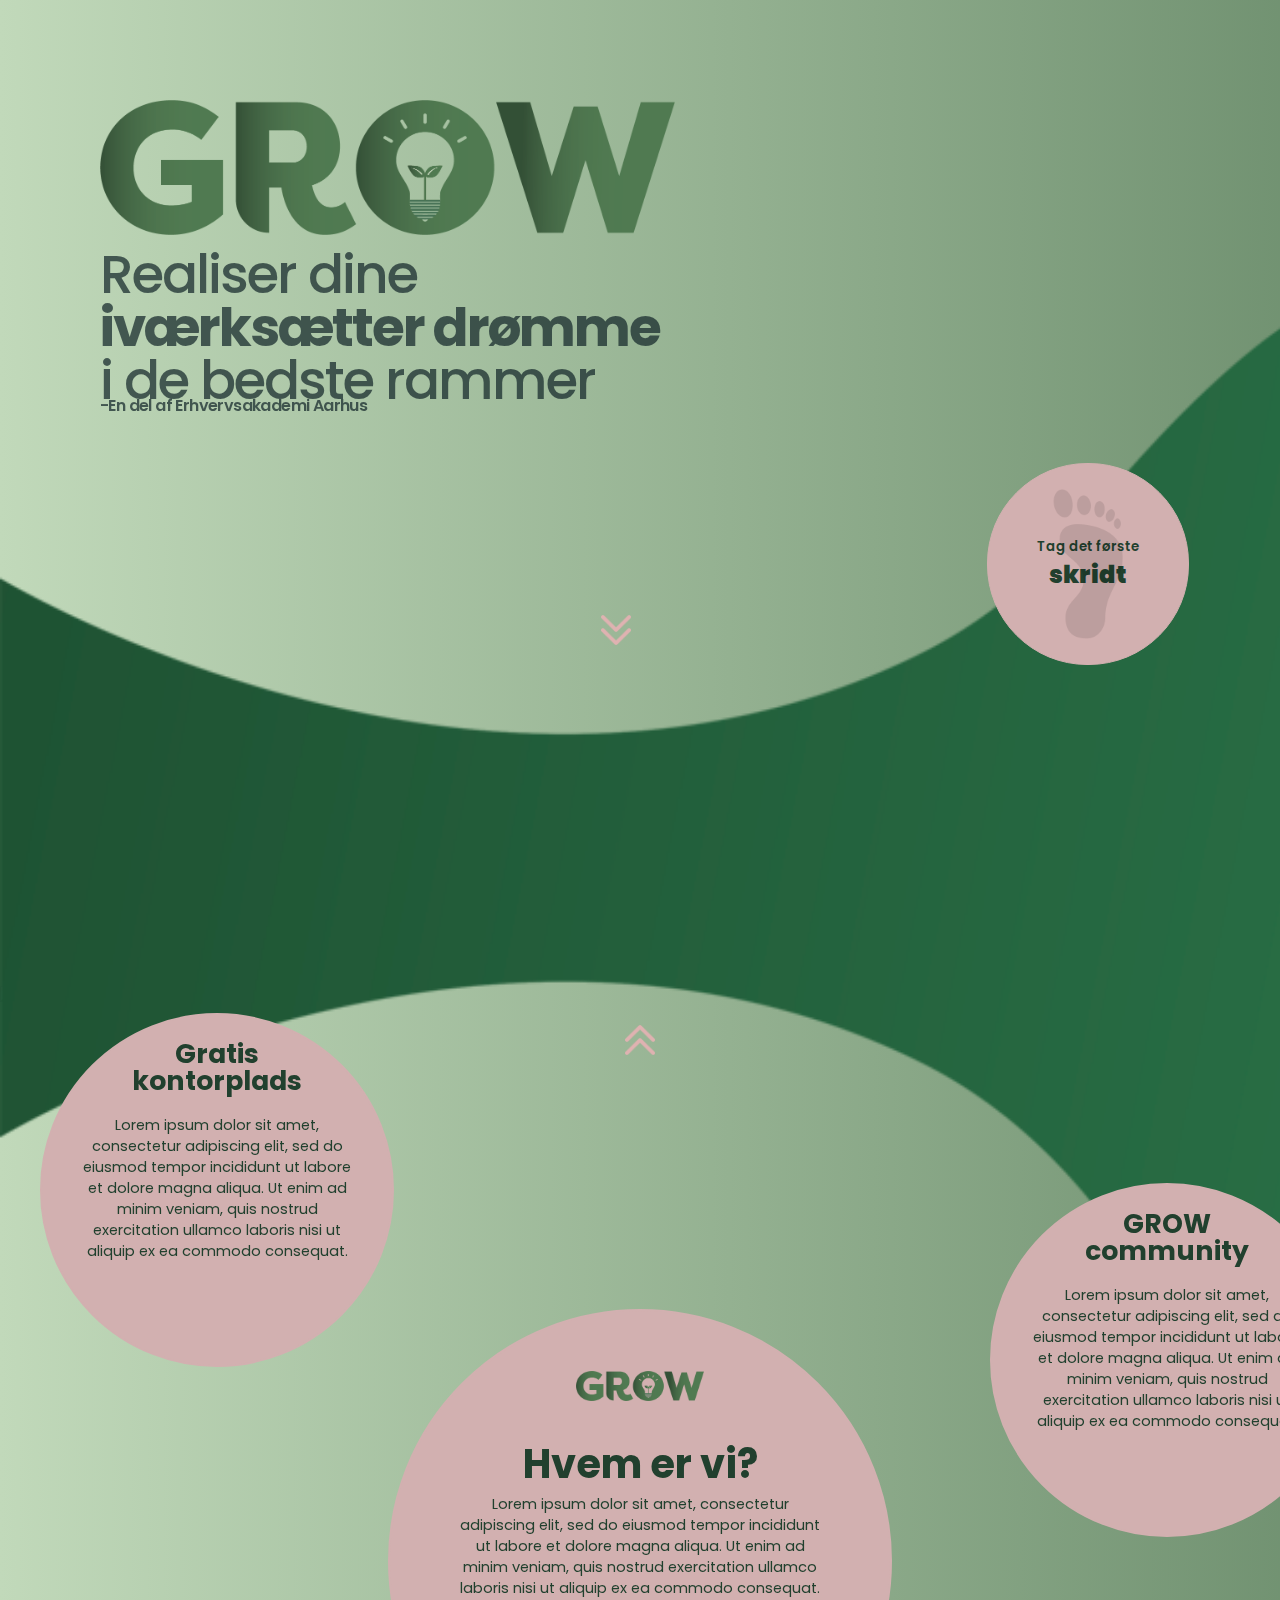
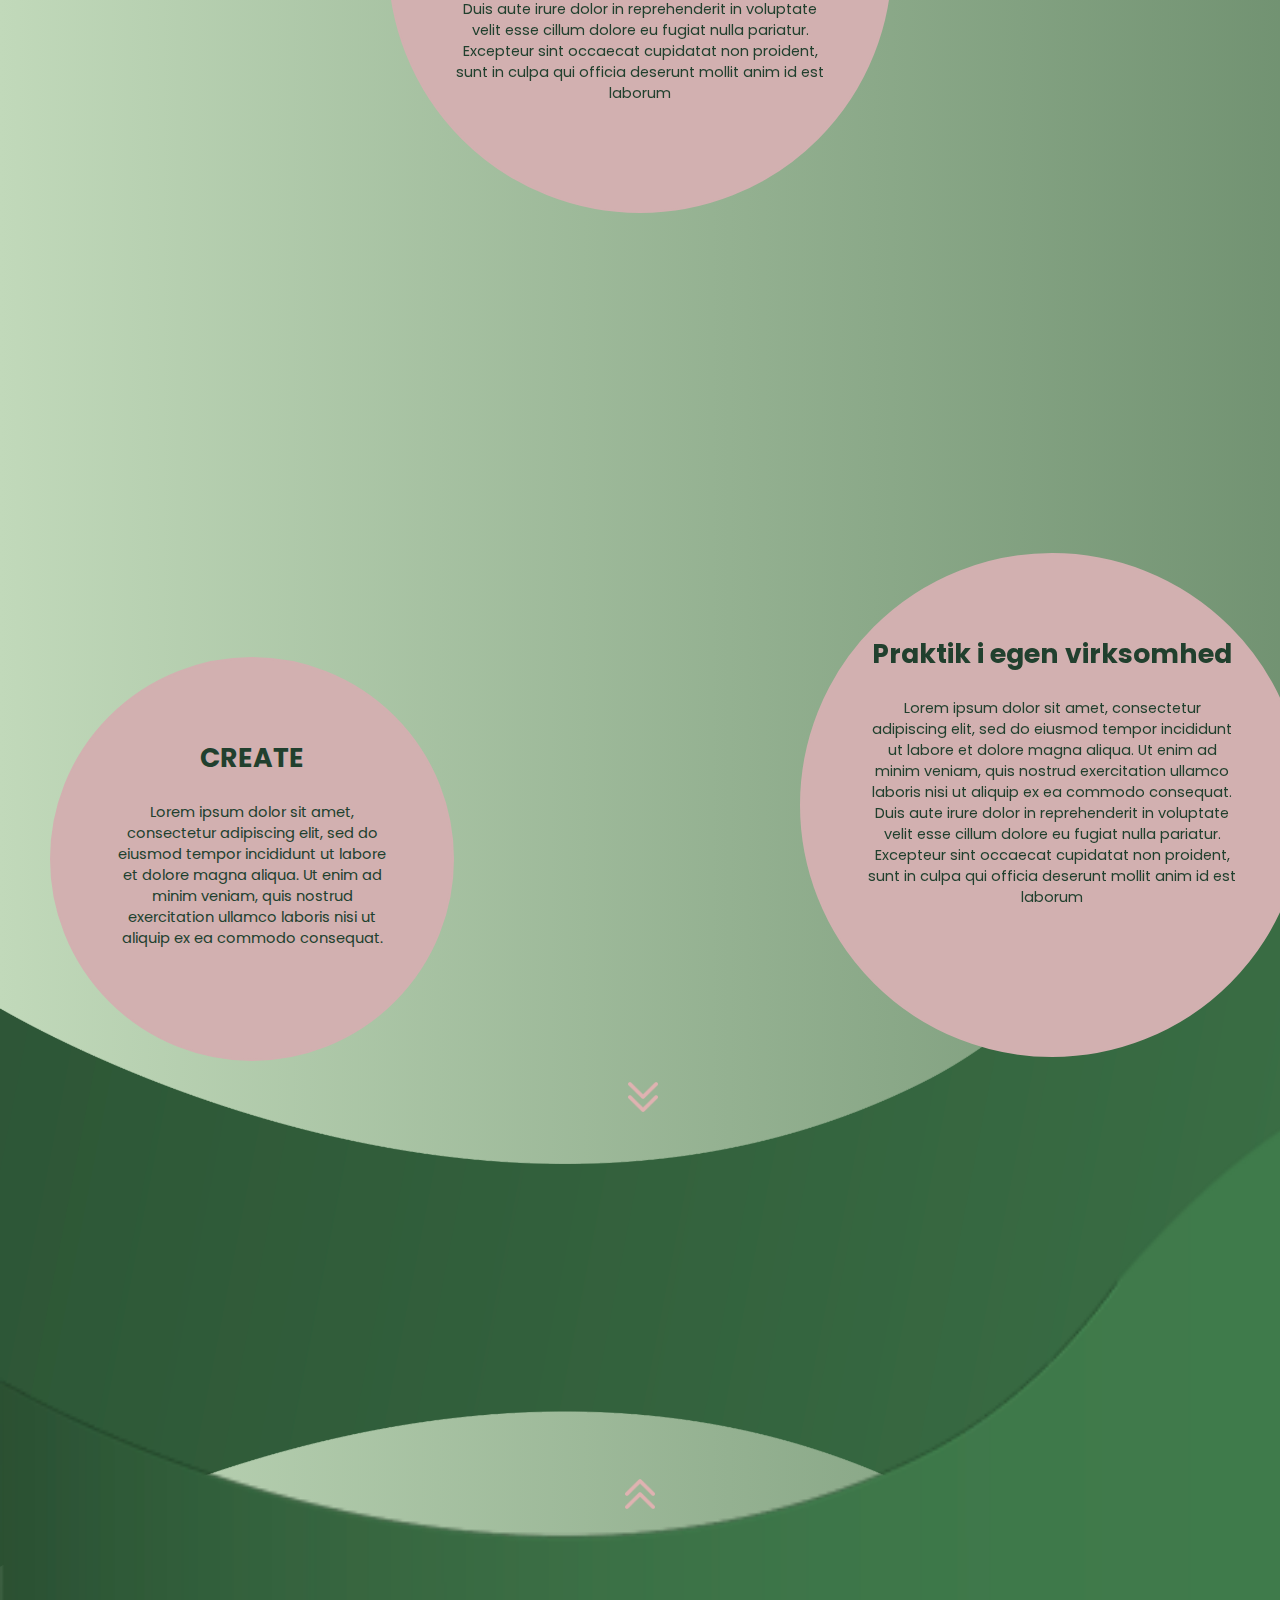
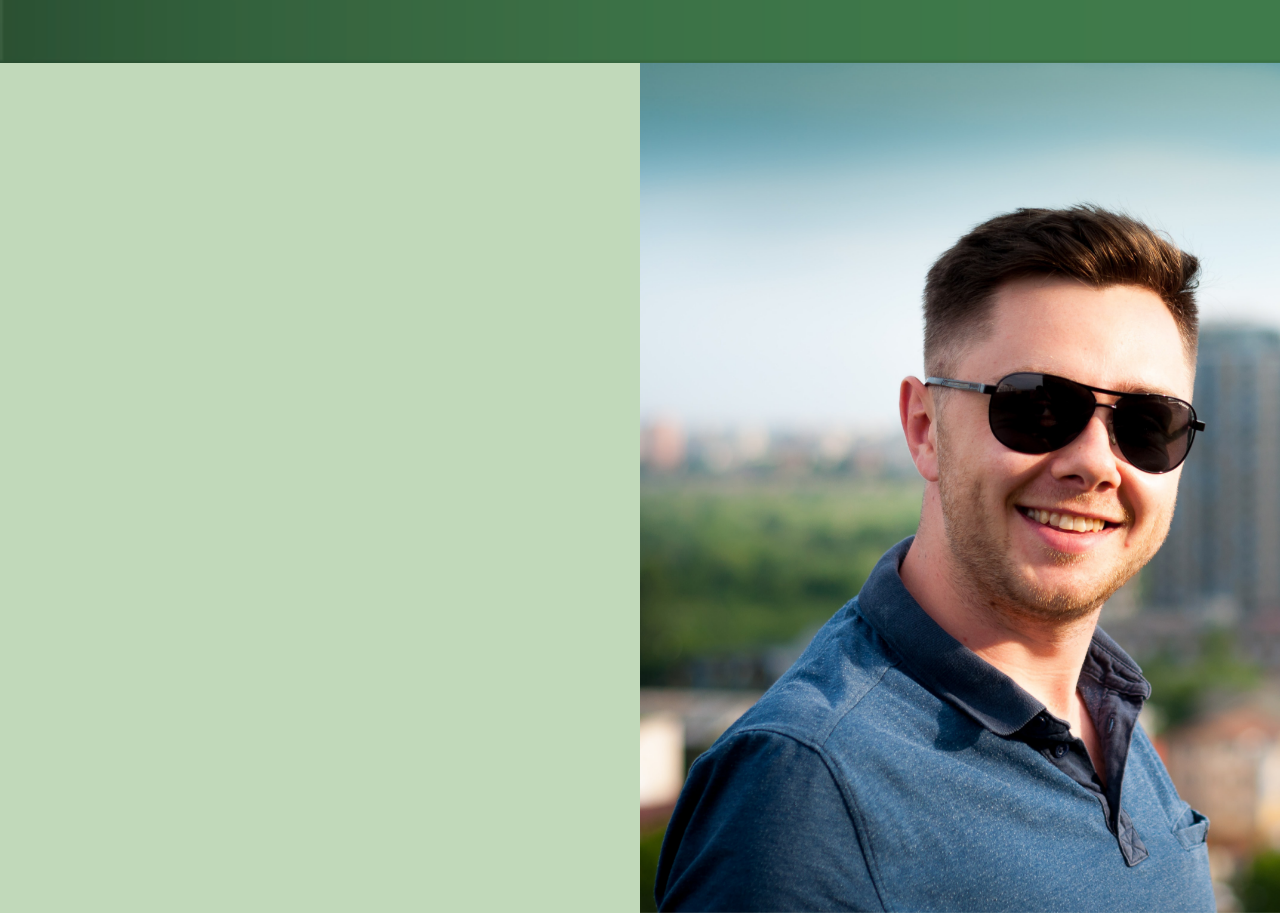
==== commit 3e0fde4b: "back up 01-03-2021" ====
--- a/grow-forside.html
+++ b/grow-forside.html
@@ -117,13 +117,24 @@
 
         </section>
 
+        <article class="opdeler">
+            <img class="boegle boegle-2" src="images/Boelge.png" alt="Grafik">
+        </article>
+
+        <section id="section-3">
+            <button class="tilbage-knap-2">
+                <a href="#">
+                    <img src="images/up-icon.png" alt="up icon">
+                </a>
+            </button>
+        </section>
 
 
         <article class="opdeler">
             <img class="boegle boegle-3" src="images/boegle-bund.png" alt="Grafik">
         </article>
 
-        <section id="section-3">
+        <section id="section-4">
 
             <img class="potrat-section3" src="images/potrat.jpg" alt="potrat">
 
@@ -136,6 +147,4 @@
     <script src="js/js.js"></script>
 
 
-</body>
-
-</html>
+</body></html>
--- a/css/style.css
+++ b/css/style.css
@@ -245,7 +245,7 @@
 }
 
 .boegle-2 {
-    margin-top: 600px;
+    margin-top: -500px;
 }
 
 .boegle-3 {
@@ -307,6 +307,18 @@
     height: 30px;
 }
 
+.tilbage-knap-2 {
+    position: relative;
+    background-color: rgba(0, 255, 255, 0);
+    border: 0px;
+    padding-top: 20px;
+    margin-top: -500px;
+}
+
+.tilbage-knap-2 img {
+    height: 30px;
+}
+
 
 
 @media only screen and (max-width: 1300px) {
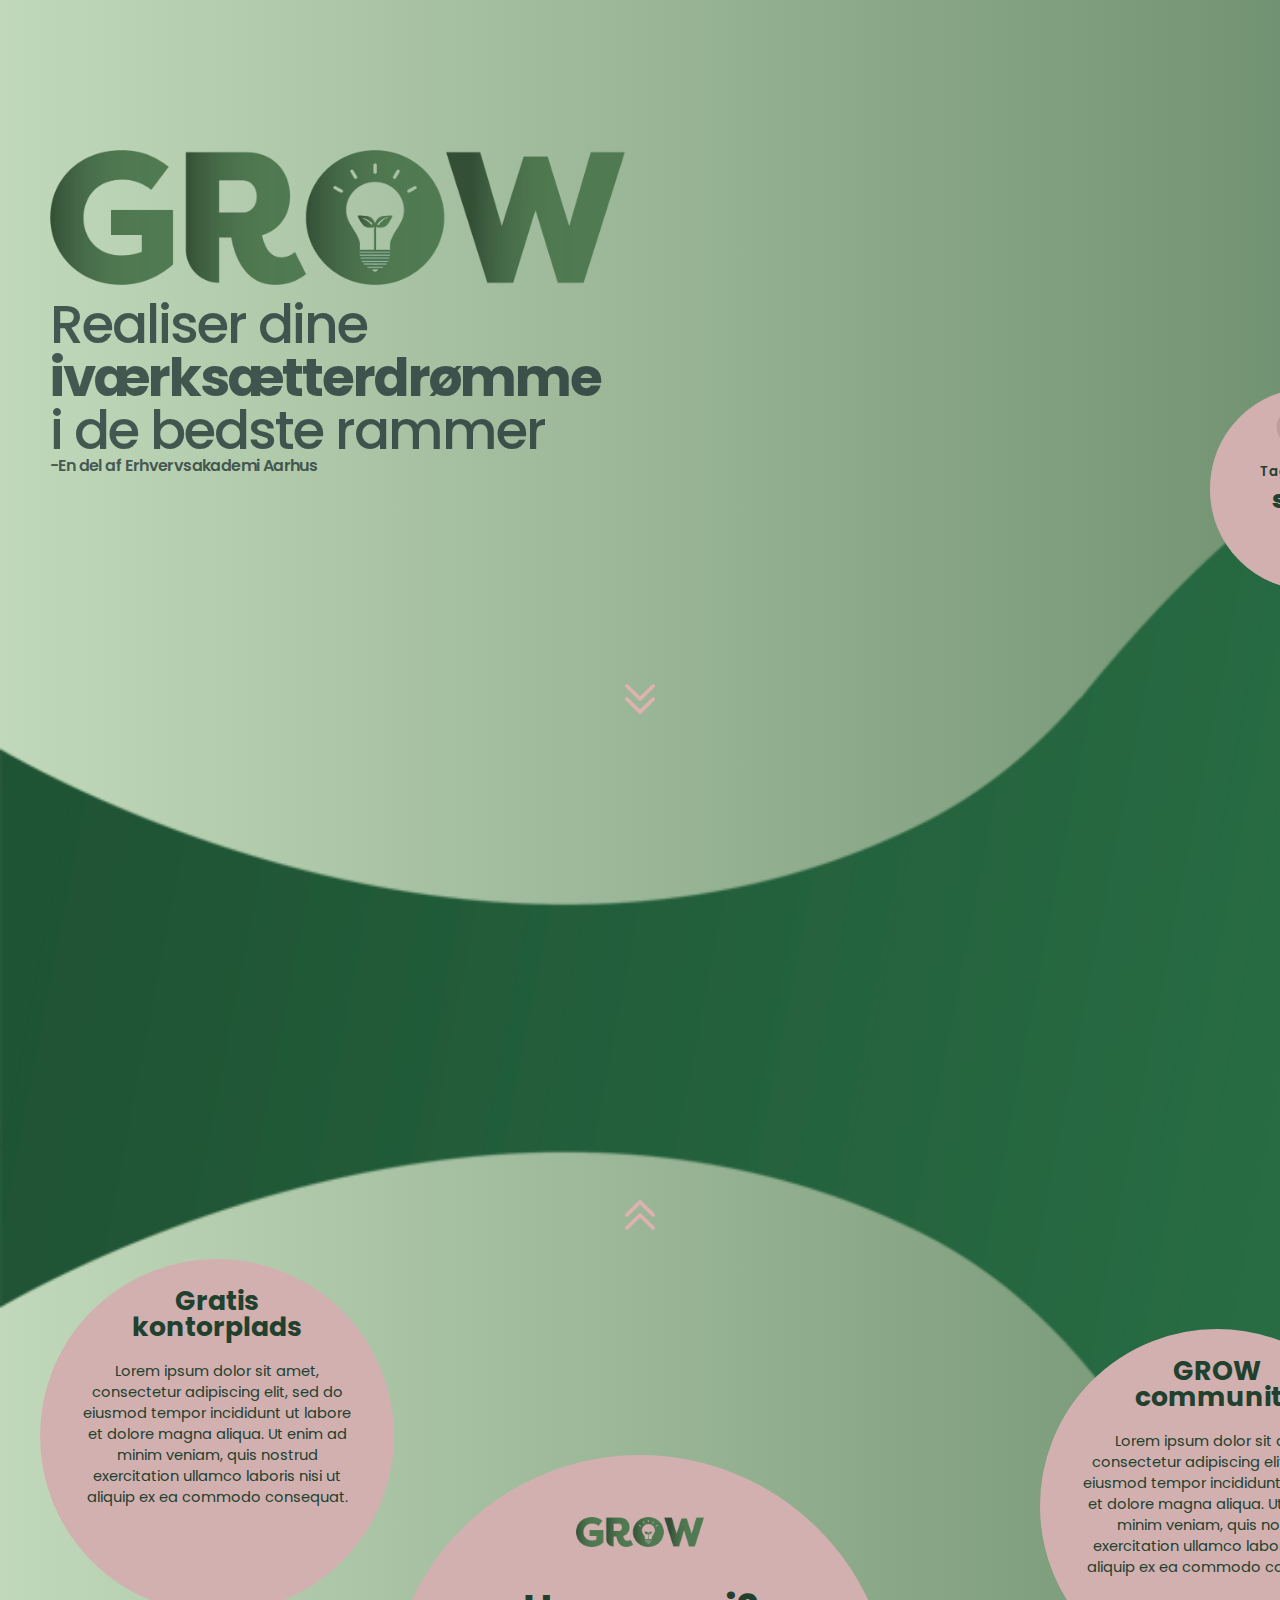
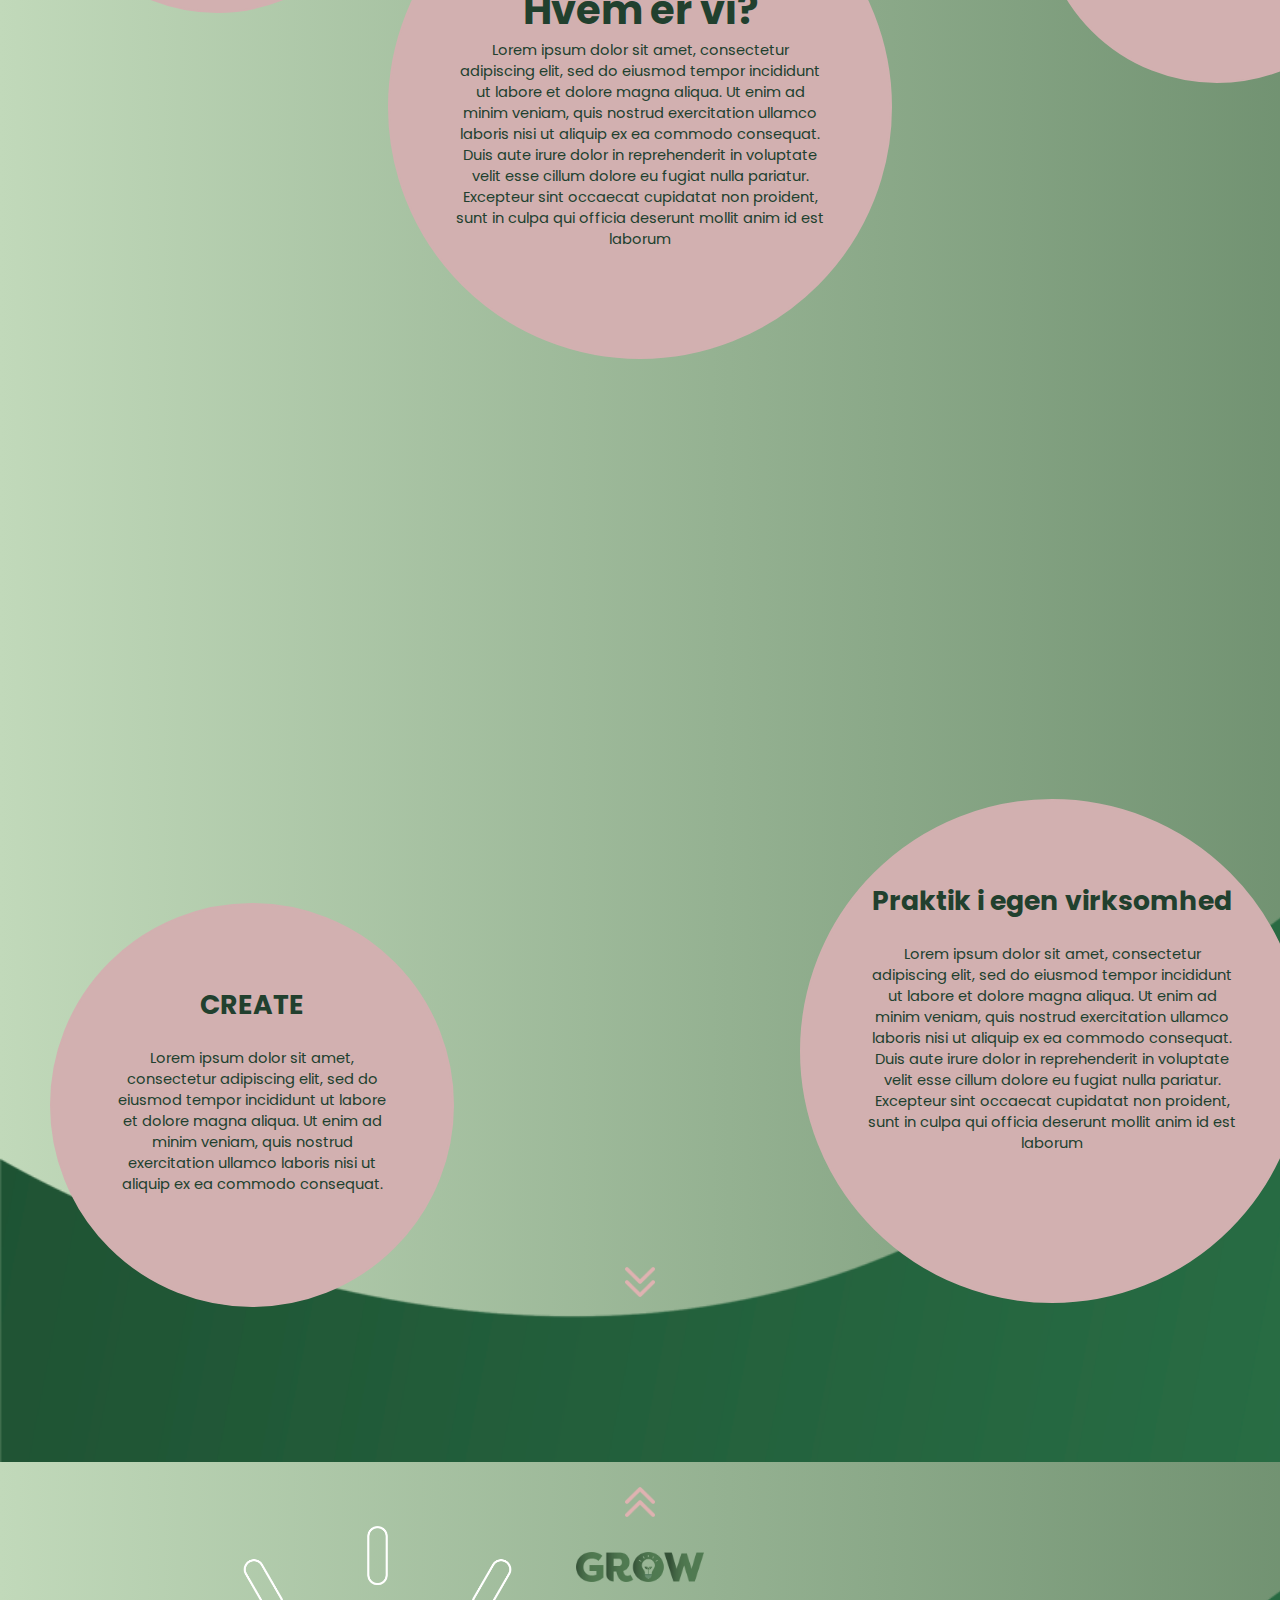
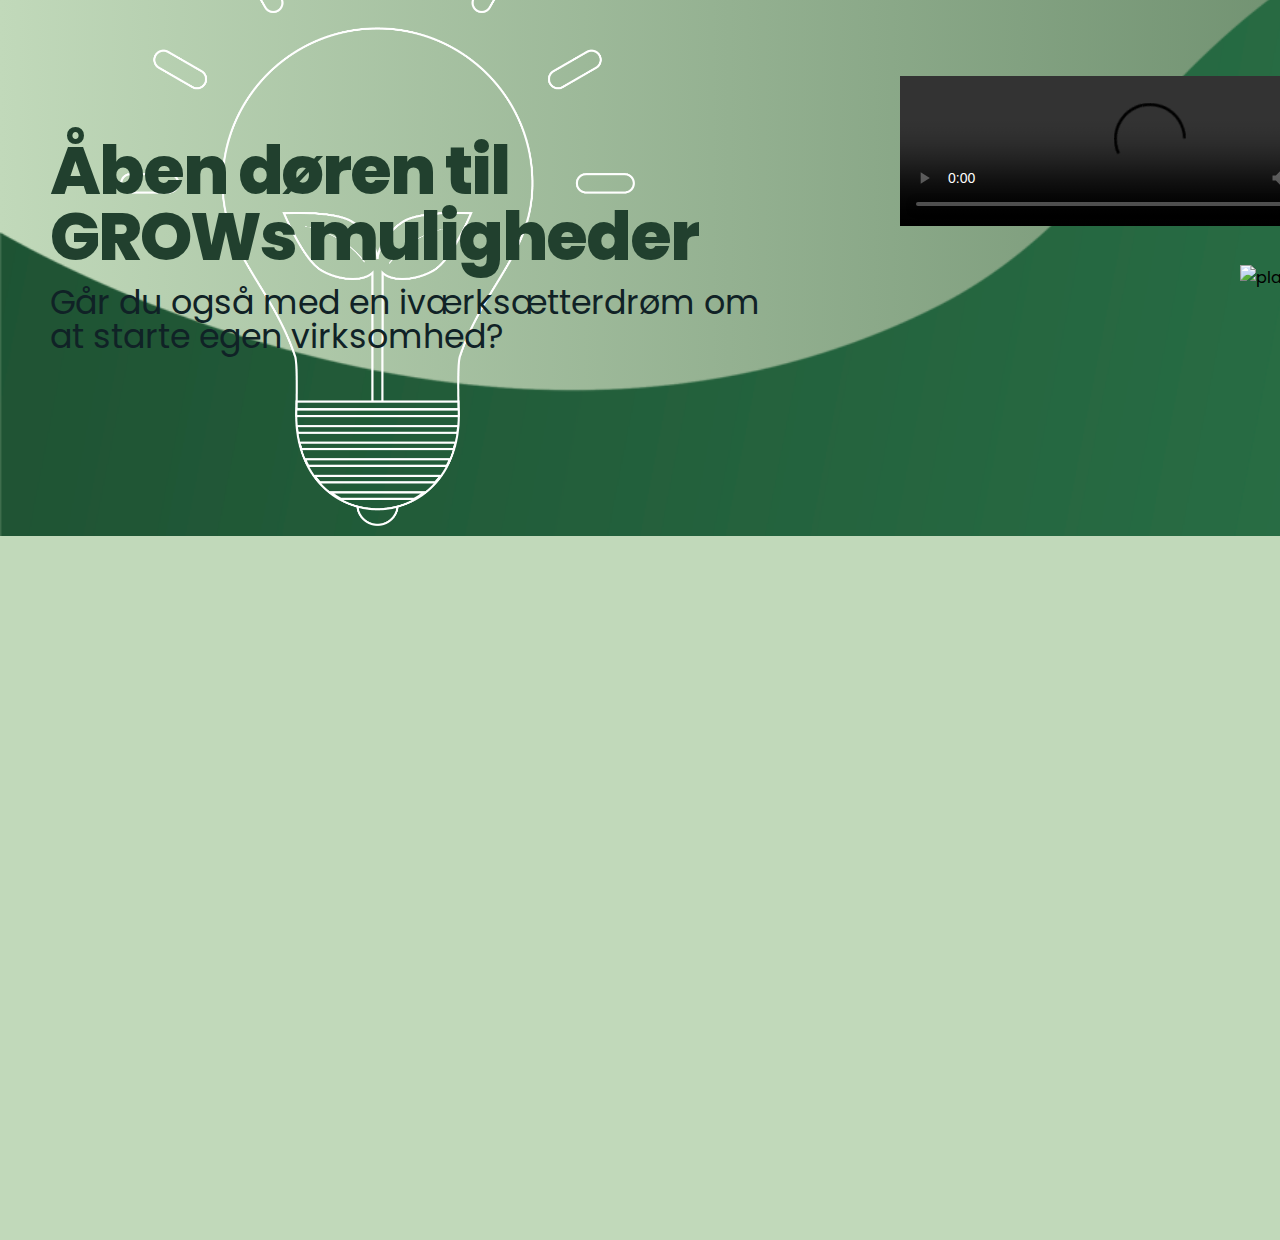
==== commit 221c710f: "backup 02-03-2021" ====
--- a/grow-forside.html
+++ b/grow-forside.html
@@ -24,127 +24,152 @@
 </head>
 
 <body>
-    <article class="hele-krop">
 
-        <!-- Loading page -->
-        <section id="section-1" class="load-text-container">
 
-            <img class="grow-logo" src="images/Logo_Grow.png" alt="GROW logo">
+    <!-- Loading page -->
+    <section class="section-1">
 
-            <h1 class="load-page-h1">Realiser dine <br> <strong>iværksætter drømme</strong> <br>i de bedste rammer</h1>
+        <img class="grow-logo" src="images/Logo_Grow.png" alt="GROW logo">
 
-            <p class="load-p">-En del af Erhvervsakademi Aarhus</p>
+        <h1 class="load-page-h1">Realiser dine <br> <strong>iværksætterdrømme</strong> <br>i de bedste rammer</h1>
 
-            <a href="#">
-                <figure class="first-step-figure">
-                    <img src="images/fod" alt="fodaftryk" class="first-step-img">
-                    <p>Tag det første <br><strong>skridt</strong>
-                    </p>
-                </figure>
-            </a>
+        <p class="load-p">-En del af Erhvervsakademi Aarhus</p>
 
-            <button class="vider-knap-1">
-                <a href="#">
-                    <img src="images/down-icon.png" alt="up icon">
-                </a>
-            </button>
+        <a href="#">
+            <figure class="first-step-figure">
+                <img src="images/fod" alt="fodaftryk" class="first-step-img">
+                <p>Tag det første <br><strong>skridt</strong>
+                </p>
+            </figure>
+        </a>
 
-        </section>
+
+        <a class="ned-knap-1" href="#">
+            <img class="ned-icon" src="images/down-icon.png" alt="ned icon">
+        </a>
+
+
+    </section>
 
 
 
-        <article class="opdeler">
-            <img class="boegle boegle-1" src="images/boelge-1.png" alt="Grafik">
-        </article>
+    <article class="opdeler">
+        <img class="boegle boegle-1" src="images/boelge-1.png" alt="Grafik">
+    </article>
 
-        <!-- -----------------Section 2 ------------->
+    <!-- -----------------Section 2 ------------->
 
-        <section id="section-2" class="intro-container">
-
-            <button class="tilbage-knap-1">
-                <a href="#">
-                    <img src="images/up-icon.png" alt="up icon">
-                </a>
-            </button>
-
-            <figure class="fig-section2 fig-section2-1">
-
-                <img src="images/mod-os-i-grow.png" alt="Folk i GROW" class="baggrund-info">
-
-                <img class="lille-logo" src="images/Logo_Grow.png" alt="GROW logo">
-
-                <h2 class="info-h2">Hvem er vi?</h2>
-
-                <p>Lorem ipsum dolor sit amet, consectetur adipiscing elit, sed do eiusmod tempor incididunt ut labore et dolore magna aliqua. Ut enim ad minim veniam, quis nostrud exercitation ullamco laboris nisi ut aliquip ex ea commodo consequat. Duis aute irure dolor in reprehenderit in voluptate velit esse cillum dolore eu fugiat nulla pariatur. Excepteur sint occaecat cupidatat non proident, sunt in culpa qui officia deserunt mollit anim id est laborum</p>
-            </figure>
-
-            <figure class="fig-section2 fig-section2-2">
-
-                <h3 class="overskrift-str-s">Gratis kontorplads</h3>
-
-                <p>Lorem ipsum dolor sit amet, consectetur adipiscing elit, sed do eiusmod tempor incididunt ut labore et dolore magna aliqua. Ut enim ad minim veniam, quis nostrud exercitation ullamco laboris nisi ut aliquip ex ea commodo consequat. </p>
-            </figure>
-
-            <figure class="fig-section2 fig-section2-3">
-
-                <h3 class="overskrift-str-s">GROW community</h3>
-
-                <p>Lorem ipsum dolor sit amet, consectetur adipiscing elit, sed do eiusmod tempor incididunt ut labore et dolore magna aliqua. Ut enim ad minim veniam, quis nostrud exercitation ullamco laboris nisi ut aliquip ex ea commodo consequat. </p>
-            </figure>
-
-            <figure class="fig-section2 fig-section2-1 fig-section2-stor2">
+    <section id="sec-2" class="section-2">
 
 
-                <h3 class="overskrift-str-s large">Praktik i egen virksomhed</h3>
-
-                <p>Lorem ipsum dolor sit amet, consectetur adipiscing elit, sed do eiusmod tempor incididunt ut labore et dolore magna aliqua. Ut enim ad minim veniam, quis nostrud exercitation ullamco laboris nisi ut aliquip ex ea commodo consequat. Duis aute irure dolor in reprehenderit in voluptate velit esse cillum dolore eu fugiat nulla pariatur. Excepteur sint occaecat cupidatat non proident, sunt in culpa qui officia deserunt mollit anim id est laborum</p>
-            </figure>
-
-            <figure class="fig-section2 fig-section2-1 fig-section2-mellem">
+        <a class="op-knap-1" href="#">
+            <img class="op-icon" src="images/up-icon.png" alt="up icon">
+        </a>
 
 
-                <h3 class="overskrift-str-s large">CREATE</h3>
+        <figure class="fig-section2 fig-section2-1">
 
-                <p>Lorem ipsum dolor sit amet, consectetur adipiscing elit, sed do eiusmod tempor incididunt ut labore et dolore magna aliqua. Ut enim ad minim veniam, quis nostrud exercitation ullamco laboris nisi ut aliquip ex ea commodo consequat.
-                </p>
-            </figure>
+            <img src="images/mod-os-i-grow.png" alt="Folk i GROW" class="baggrund-info">
 
-            <button class="vider-knap-2">
-                <a href="#">
-                    <img src="images/down-icon.png" alt="down icon">
-                </a>
-            </button>
+            <img class="lille-logo" src="images/Logo_Grow.png" alt="GROW logo">
 
-        </section>
+            <h2 class="info-h2">Hvem er vi?</h2>
 
-        <article class="opdeler">
-            <img class="boegle boegle-2" src="images/Boelge.png" alt="Grafik">
-        </article>
+            <p>Lorem ipsum dolor sit amet, consectetur adipiscing elit, sed do eiusmod tempor incididunt ut labore et dolore magna aliqua. Ut enim ad minim veniam, quis nostrud exercitation ullamco laboris nisi ut aliquip ex ea commodo consequat. Duis aute irure dolor in reprehenderit in voluptate velit esse cillum dolore eu fugiat nulla pariatur. Excepteur sint occaecat cupidatat non proident, sunt in culpa qui officia deserunt mollit anim id est laborum</p>
+        </figure>
 
-        <section id="section-3">
-            <button class="tilbage-knap-2">
-                <a href="#">
-                    <img src="images/up-icon.png" alt="up icon">
-                </a>
-            </button>
-        </section>
+        <figure class="fig-section2 fig-section2-2">
+
+            <h3 class="overskrift-str-s">Gratis kontorplads</h3>
+
+            <p>Lorem ipsum dolor sit amet, consectetur adipiscing elit, sed do eiusmod tempor incididunt ut labore et dolore magna aliqua. Ut enim ad minim veniam, quis nostrud exercitation ullamco laboris nisi ut aliquip ex ea commodo consequat. </p>
+        </figure>
+
+        <figure class="fig-section2 fig-section2-3">
+
+            <h3 class="overskrift-str-s">GROW community</h3>
+
+            <p>Lorem ipsum dolor sit amet, consectetur adipiscing elit, sed do eiusmod tempor incididunt ut labore et dolore magna aliqua. Ut enim ad minim veniam, quis nostrud exercitation ullamco laboris nisi ut aliquip ex ea commodo consequat. </p>
+        </figure>
+
+        <figure class="fig-section2 fig-section2-1 fig-section2-stor2">
 
 
+            <h3 class="overskrift-str-s large">Praktik i egen virksomhed</h3>
+
+            <p>Lorem ipsum dolor sit amet, consectetur adipiscing elit, sed do eiusmod tempor incididunt ut labore et dolore magna aliqua. Ut enim ad minim veniam, quis nostrud exercitation ullamco laboris nisi ut aliquip ex ea commodo consequat. Duis aute irure dolor in reprehenderit in voluptate velit esse cillum dolore eu fugiat nulla pariatur. Excepteur sint occaecat cupidatat non proident, sunt in culpa qui officia deserunt mollit anim id est laborum</p>
+        </figure>
+
+        <figure class="fig-section2 fig-section2-1 fig-section2-mellem">
+
+
+            <h3 class="overskrift-str-s large">CREATE</h3>
+
+            <p>Lorem ipsum dolor sit amet, consectetur adipiscing elit, sed do eiusmod tempor incididunt ut labore et dolore magna aliqua. Ut enim ad minim veniam, quis nostrud exercitation ullamco laboris nisi ut aliquip ex ea commodo consequat.
+            </p>
+        </figure>
+
+        <a class="ned-knap-2" href="#">
+            <img class="ned-icon" src="images/down-icon.png" alt="ned icon">
+        </a>
+
+    </section>
+
+    <article class="opdeler">
+        <img class="boegle boegle-2" src="images/blge_bund.png" alt="Grafik">
+    </article>
+
+    <!-- --------------- SECTION 3 ------------>
+    <section id="section-3" class="sec-3">
+
+        <a class="op-knap-1" href="#sec-2">
+            <img class="op-icon" src="images/up-icon.png" alt="up icon">
+        </a>
+
+        <img src="images/Logo_Grow.png" alt="GROW logo" class="lille-logo">
+
+        <h2 class="sec-3-h2">Åben døren til <br> GROWs muligheder</h2>
+        <p class="sec-3-p">Går du også med en iværksætterdrøm om <br>at starte egen virksomhed?</p>
+
+        <img src="images/til_baggrund_light.png" alt="Lightbulb" class="light-sec3">
+
+        <video id="myVideo">
+            <source src="images/Chalotte-gaatur-2.mp4" type="video/mp4">
+        </video>
+
+        <aside class="ikoner">
+            <img src="images/PLAY.png" alt="play button" class="control-icons" id="playNow">
+            <img src="images/LYDFRA.png" alt="mute button" class="control-icons" id="muteNow">
+            <img src="images/FULLSCREEN.png" alt="bigscreen button" class="control-icons" id="bigNow">
+        </aside>
+
+    </section>
+
+    <article class="opdeler">
+        <img class="boegle boegle-3" src="images/blge_bund.png" alt="Grafik">
+    </article>
+
+
+
+    <!-- potrat section
+       
         <article class="opdeler">
             <img class="boegle boegle-3" src="images/boegle-bund.png" alt="Grafik">
         </article>
 
         <section id="section-4">
 
-            <img class="potrat-section3" src="images/potrat.jpg" alt="potrat">
+            <img class="potrat-section4" src="images/potrat.jpg" alt="potrat">
 
         </section>
 
+-->
 
-    </article>
 
     <!-- scripts -->
     <script src="js/js.js"></script>
 
 
-</body></html>
+</body>
+
+</html>
--- a/css/style.css
+++ b/css/style.css
@@ -35,7 +35,7 @@
 
 body {
     margin: auto;
-    overflow-x: hidden;
+    overflow: hidden;
 }
 
 
@@ -43,16 +43,12 @@
 
 
 /* loading page */
-
-.load-text-container {
-    display: block;
-    margin: 150px 0 0 50px;
-
-}
 
 .grow-logo {
     width: 575px;
     margin-bottom: -30px;
+    position: relative;
+    padding: 150px 0 0 50px;
 }
 
 .load-page-h1 {
@@ -61,6 +57,8 @@
     font-size: 40pt;
     font-weight: 500;
     color: var(--f-6);
+    position: relative;
+    padding: 0px 0 0 50px;
 }
 
 .load-page-h1 strong {
@@ -73,8 +71,10 @@
     font-weight: 600;
     letter-spacing: -0.6px;
     font-size: 12pt;
-    margin-top: -50px;
+    margin-top: -40px;
     margin-bottom: 80px;
+    position: relative;
+    padding: 0px 0 0 50px;
 }
 
 .first-step-figure {
@@ -83,9 +83,9 @@
     background-color: var(--f-8);
     height: 200px;
     width: 200px;
-    position: absolute;
-    right: 4%;
-    top: 450px;
+    position: relative;
+    left: 1170px;
+    bottom: 170px;
 }
 
 .first-step-figure p {
@@ -160,7 +160,7 @@
 
     height: 350px;
     width: 350px;
-    margin-top: -800px;
+    margin-top: -700px;
 }
 
 .overskrift-str-s {
@@ -184,8 +184,8 @@
     height: 350px;
     width: 350px;
     position: relative;
-    left: 950px;
-    bottom: 200px;
+    left: 1000px;
+    bottom: 300px;
 }
 
 .fig-section2-3 p {
@@ -215,6 +215,55 @@
     left: 50px;
     height: 400px;
     width: 400px;
+}
+
+/* --------------------- SECTION 3 VIDEO ---------*/
+
+.control-icons {
+    height: 50px;
+}
+
+.sec-3-h2 {
+    line-height: 1;
+    letter-spacing: -2px;
+    font-size: 50pt;
+    font-weight: 800;
+    color: var(--f-4);
+    position: relative;
+    padding: 100px 0 0 50px;
+}
+
+.sec-3-p {
+    color: var(--f-5);
+    position: relative;
+    bottom: 40px;
+    padding: 0px 0 0 50px;
+    font-size: 25pt;
+    font-weight: 400;
+    line-height: 1;
+}
+
+.light-sec3 {
+    height: 600px;
+    position: relative;
+    display: block;
+    z-index: -10;
+    bottom: 500px;
+    padding: 0 0 0 120px;
+}
+
+video {
+    position: relative;
+    bottom: 950px;
+    left: 900px;
+    width: 500px;
+
+}
+
+.ikoner {
+    position: relative;
+    bottom: 950px;
+    left: 1240px;
 }
 
 /* --------------------- SECTION # ---------*/
@@ -238,18 +287,20 @@
 }
 
 .boegle-1 {
-    margin-top: -450px;
+    margin-top: -650px;
     /* Styre højden på section 2 */
     margin-bottom: -500px;
 
 }
 
 .boegle-2 {
-    margin-top: -500px;
+    margin-top: -550px;
+
 }
 
 .boegle-3 {
-    margin-top: -500px;
+    margin-top: -1380px;
+
 
 }
 
@@ -269,43 +320,38 @@
     margin: auto;
 }
 
-.vider-knap-1 {
-    position: relative;
-    bottom: -116px;
-    background-color: rgba(0, 255, 255, 0);
-    border: 0px;
-    padding-right: 55px;
-    margin-bottom: 20px;
-}
-
-.vider-knap-1 img {
+.ned-knap-1 {
+    position: relative;
+    bottom: 90px;
+
+}
+
+.ned-icon {
     height: 30px;
-}
-
-.tilbage-knap-1 {
-    position: relative;
-    background-color: rgba(0, 255, 255, 0);
-    border: 0px;
-    padding-top: 20px;
-
-}
-
-.tilbage-knap-1 img {
+    display: block;
+    margin: auto;
+}
+
+.op-knap-1 {
+    position: relative;
+    top: 25px;
+
+
+}
+
+.op-icon {
     height: 30px;
-}
-
-.vider-knap-2 {
-    position: relative;
-    bottom: -20px;
-    padding-right: 0px;
-    background-color: rgba(0, 255, 255, 0);
-    border: 0px;
-    margin-bottom: 20px;
-}
-
-.vider-knap-2 img {
-    height: 30px;
-}
+    display: block;
+    margin: auto;
+}
+
+.ned-knap-2 {
+    position: relative;
+    bottom: 40px;
+}
+
+
+
 
 .tilbage-knap-2 {
     position: relative;
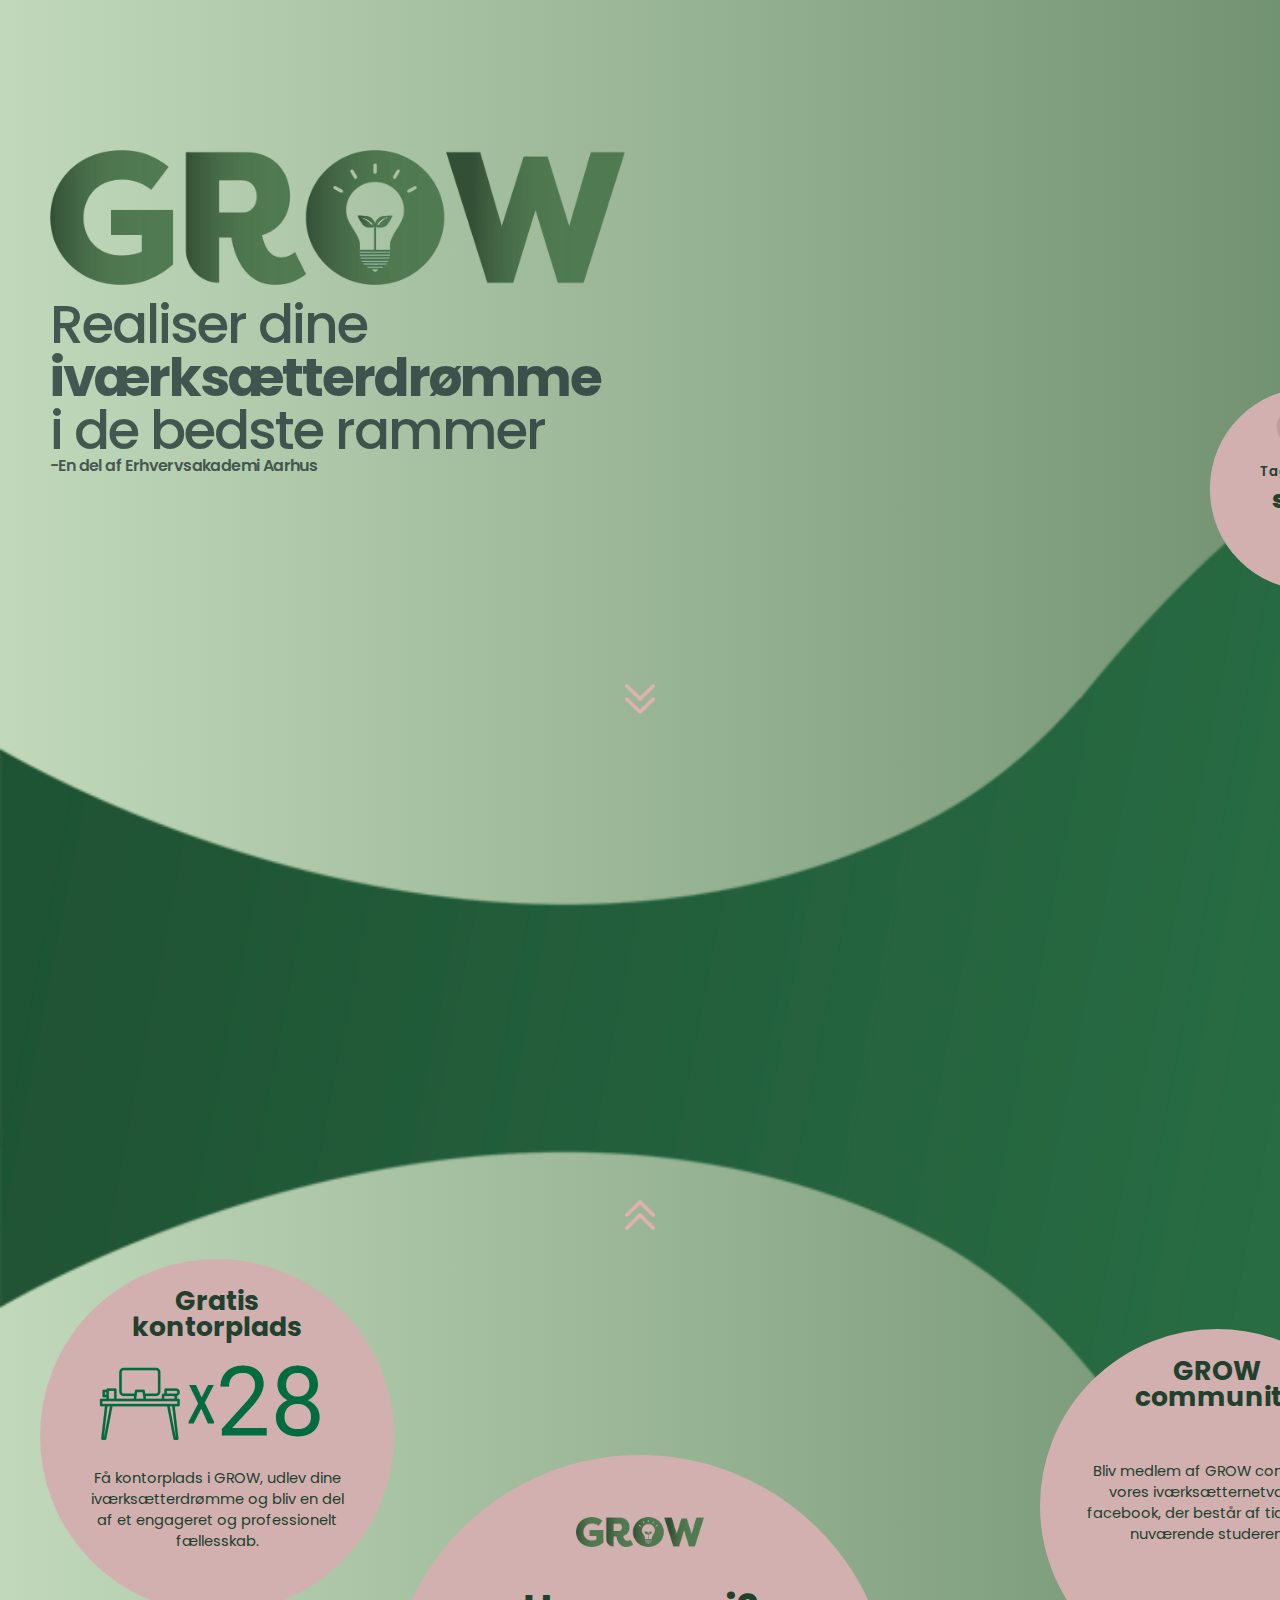
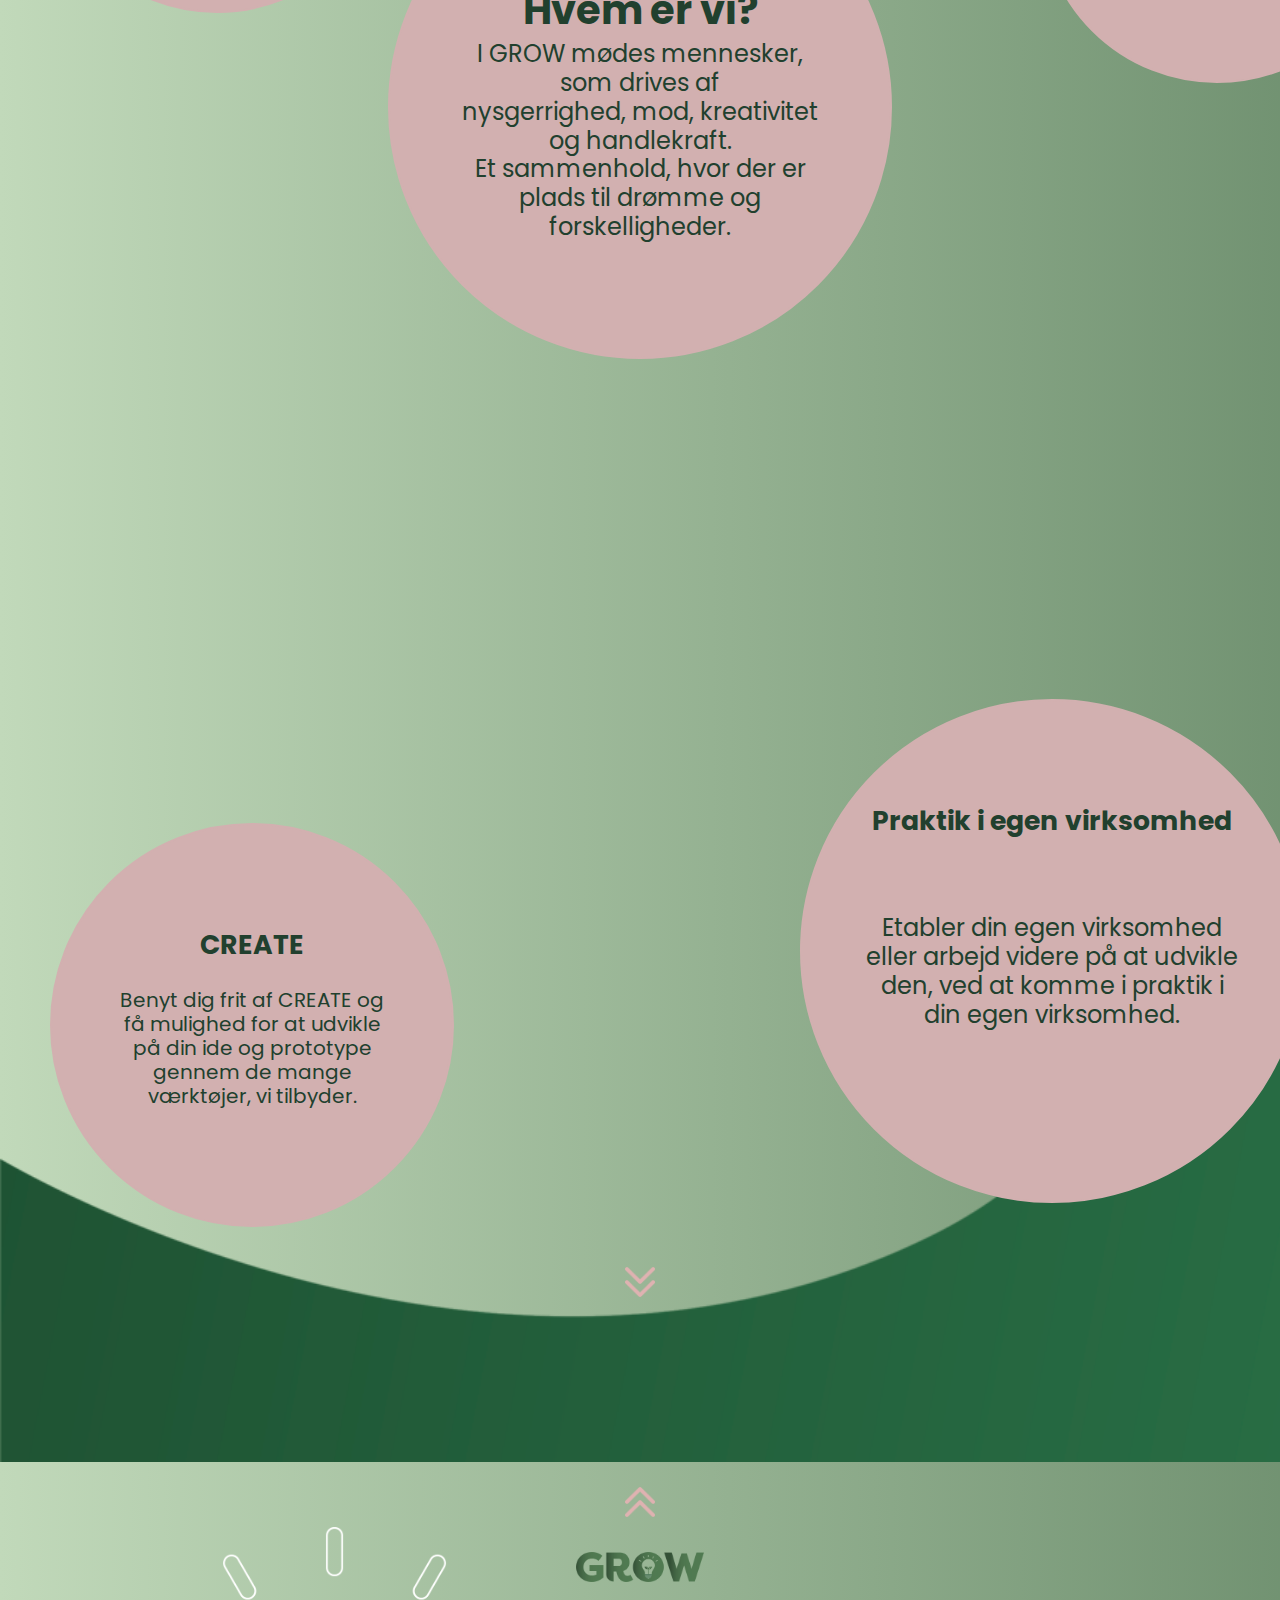
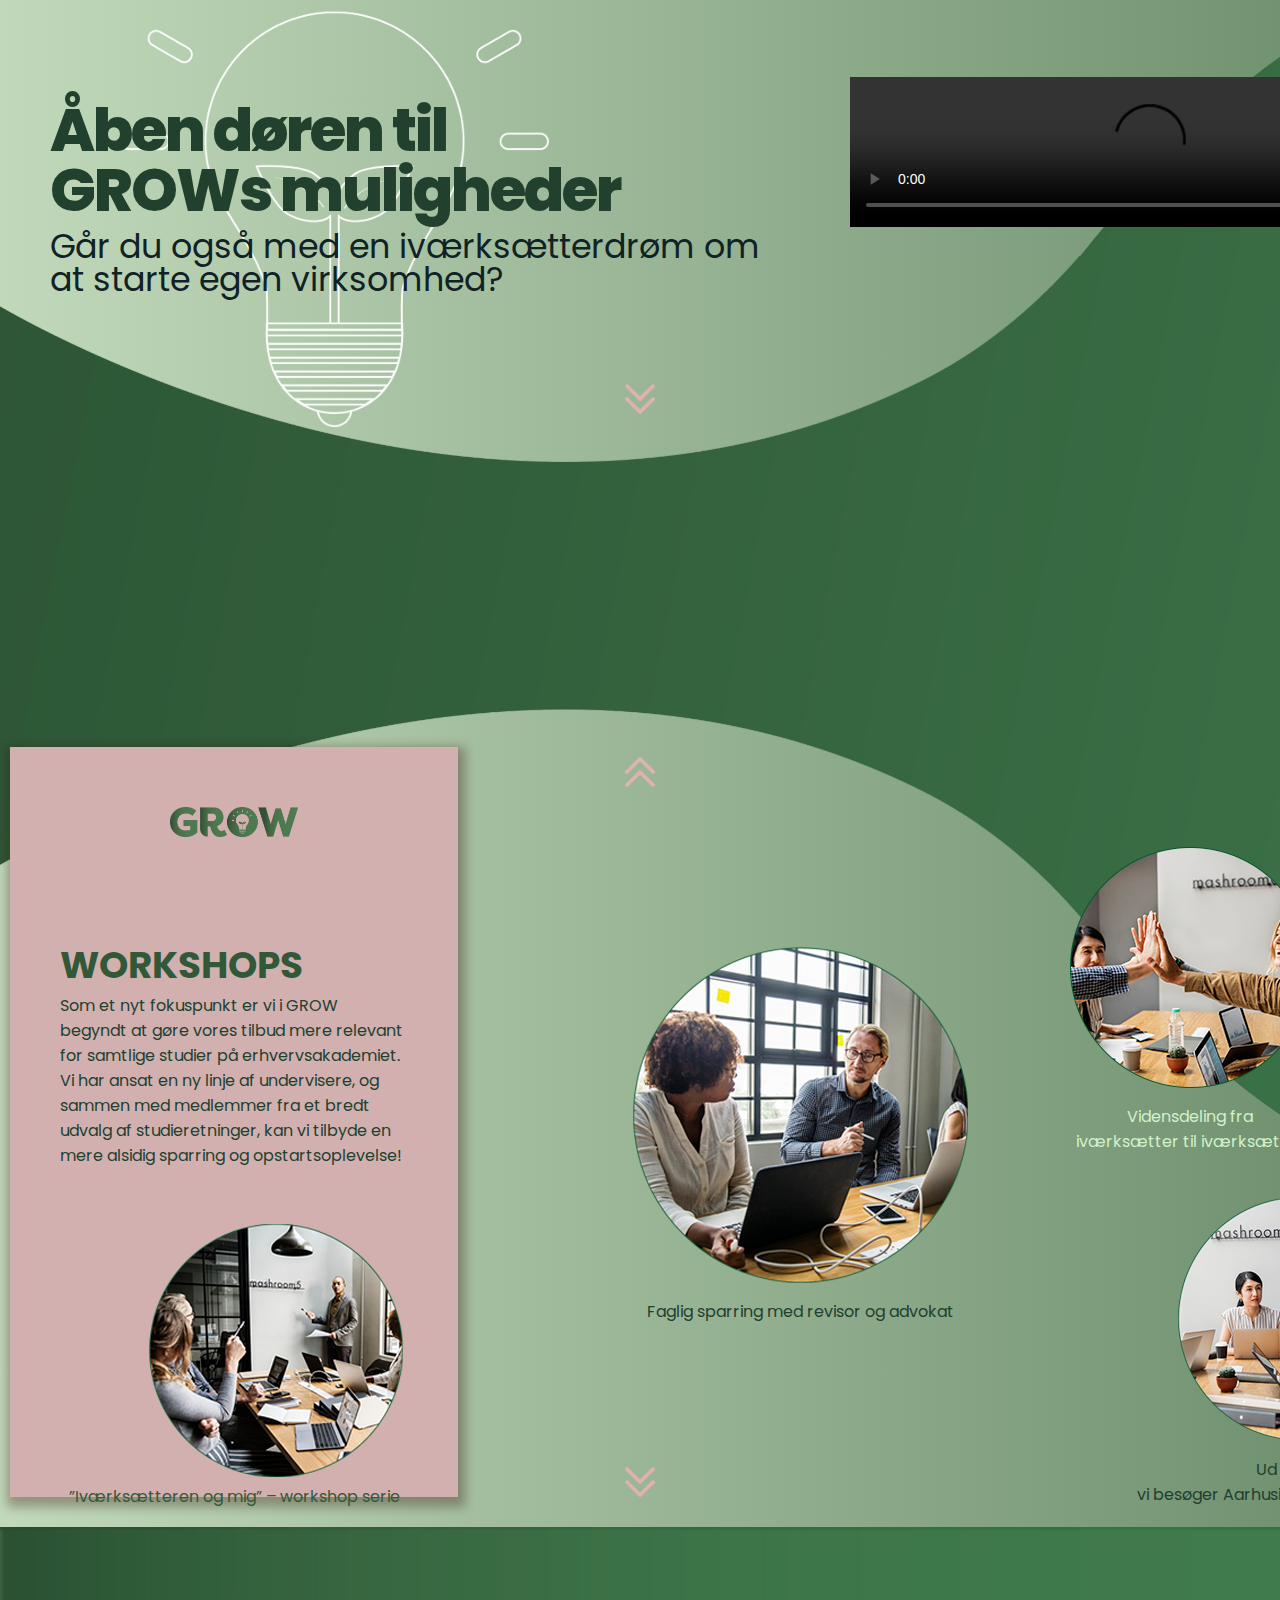
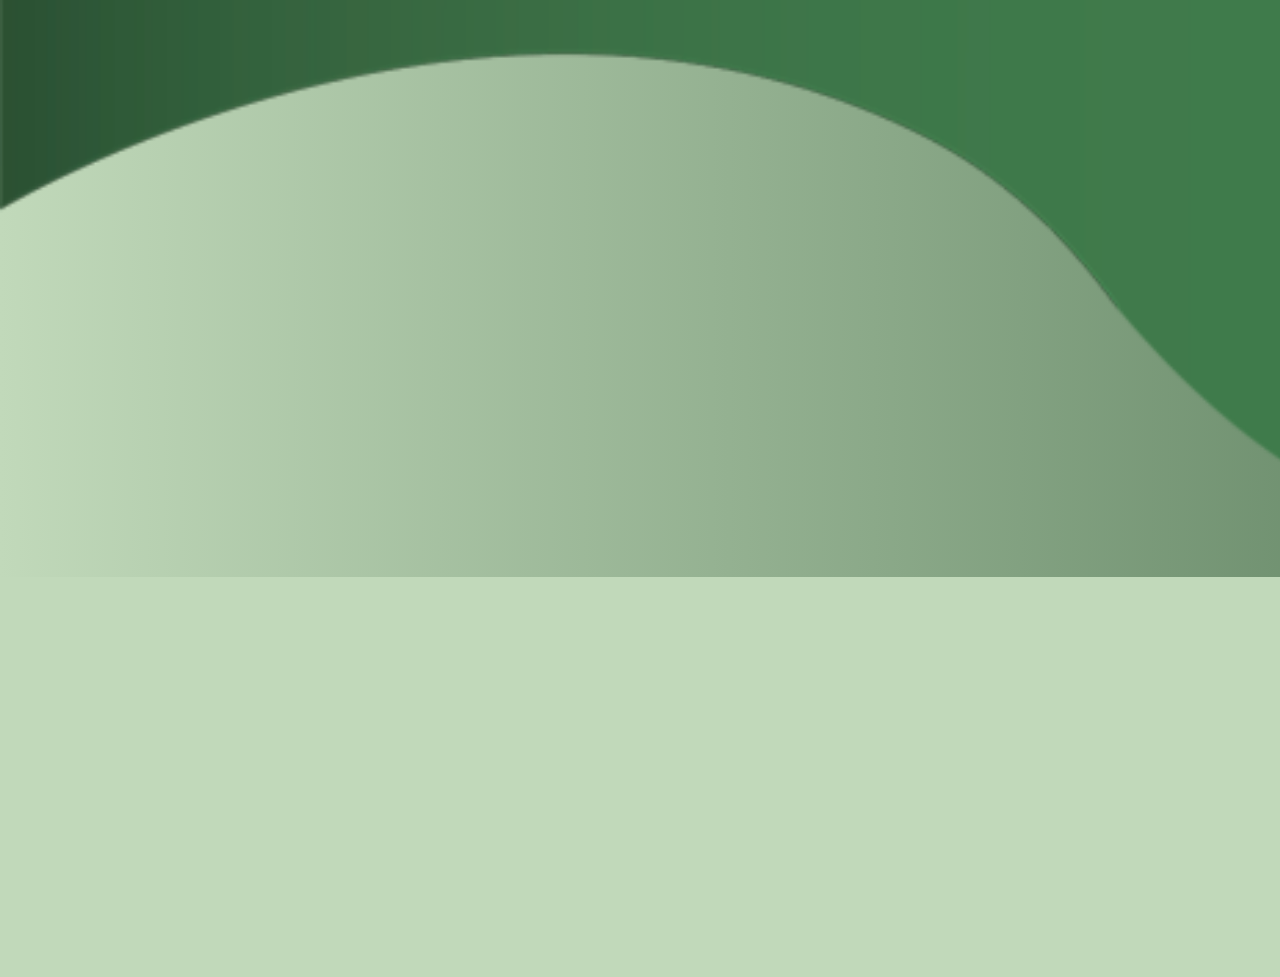
==== commit b4f82a07: "backup 03-03-2021" ====
--- a/grow-forside.html
+++ b/grow-forside.html
@@ -75,21 +75,23 @@
 
             <h2 class="info-h2">Hvem er vi?</h2>
 
-            <p>Lorem ipsum dolor sit amet, consectetur adipiscing elit, sed do eiusmod tempor incididunt ut labore et dolore magna aliqua. Ut enim ad minim veniam, quis nostrud exercitation ullamco laboris nisi ut aliquip ex ea commodo consequat. Duis aute irure dolor in reprehenderit in voluptate velit esse cillum dolore eu fugiat nulla pariatur. Excepteur sint occaecat cupidatat non proident, sunt in culpa qui officia deserunt mollit anim id est laborum</p>
+            <p>I GROW mødes mennesker, som drives af <br>nysgerrighed, mod, kreativitet og handlekraft. <br> Et sammenhold, hvor der er plads til drømme og forskelligheder.</p>
         </figure>
 
         <figure class="fig-section2 fig-section2-2">
 
             <h3 class="overskrift-str-s">Gratis kontorplads</h3>
 
-            <p>Lorem ipsum dolor sit amet, consectetur adipiscing elit, sed do eiusmod tempor incididunt ut labore et dolore magna aliqua. Ut enim ad minim veniam, quis nostrud exercitation ullamco laboris nisi ut aliquip ex ea commodo consequat. </p>
+            <img class="kontor-ikon" src="images/kontorplads.png" alt="kontorplads ikon">
+
+            <p>Få kontorplads i GROW, udlev dine iværksætterdrømme og bliv en del af et engageret og professionelt fællesskab. </p>
         </figure>
 
         <figure class="fig-section2 fig-section2-3">
 
             <h3 class="overskrift-str-s">GROW community</h3>
 
-            <p>Lorem ipsum dolor sit amet, consectetur adipiscing elit, sed do eiusmod tempor incididunt ut labore et dolore magna aliqua. Ut enim ad minim veniam, quis nostrud exercitation ullamco laboris nisi ut aliquip ex ea commodo consequat. </p>
+            <p>Bliv medlem af GROW community, vores iværksætternetværk på facebook, der består af tidligere og nuværende studerende. </p>
         </figure>
 
         <figure class="fig-section2 fig-section2-1 fig-section2-stor2">
@@ -97,7 +99,7 @@
 
             <h3 class="overskrift-str-s large">Praktik i egen virksomhed</h3>
 
-            <p>Lorem ipsum dolor sit amet, consectetur adipiscing elit, sed do eiusmod tempor incididunt ut labore et dolore magna aliqua. Ut enim ad minim veniam, quis nostrud exercitation ullamco laboris nisi ut aliquip ex ea commodo consequat. Duis aute irure dolor in reprehenderit in voluptate velit esse cillum dolore eu fugiat nulla pariatur. Excepteur sint occaecat cupidatat non proident, sunt in culpa qui officia deserunt mollit anim id est laborum</p>
+            <p>Etabler din egen virksomhed eller arbejd videre på at udvikle den, ved at komme i praktik i din egen virksomhed.</p>
         </figure>
 
         <figure class="fig-section2 fig-section2-1 fig-section2-mellem">
@@ -105,7 +107,7 @@
 
             <h3 class="overskrift-str-s large">CREATE</h3>
 
-            <p>Lorem ipsum dolor sit amet, consectetur adipiscing elit, sed do eiusmod tempor incididunt ut labore et dolore magna aliqua. Ut enim ad minim veniam, quis nostrud exercitation ullamco laboris nisi ut aliquip ex ea commodo consequat.
+            <p>Benyt dig frit af CREATE og få mulighed for at udvikle på din ide og prototype gennem de mange værktøjer, vi tilbyder.
             </p>
         </figure>
 
@@ -122,7 +124,7 @@
     <!-- --------------- SECTION 3 ------------>
     <section id="section-3" class="sec-3">
 
-        <a class="op-knap-1" href="#sec-2">
+        <a class="op-knap-1" href="#">
             <img class="op-icon" src="images/up-icon.png" alt="up icon">
         </a>
 
@@ -134,42 +136,73 @@
         <img src="images/til_baggrund_light.png" alt="Lightbulb" class="light-sec3">
 
         <video id="myVideo">
-            <source src="images/Chalotte-gaatur-2.mp4" type="video/mp4">
+            <source src="images/promo-grow.mp4" type="video/mp4">
         </video>
 
         <aside class="ikoner">
             <img src="images/PLAY.png" alt="play button" class="control-icons" id="playNow">
             <img src="images/LYDFRA.png" alt="mute button" class="control-icons" id="muteNow">
-            <img src="images/FULLSCREEN.png" alt="bigscreen button" class="control-icons" id="bigNow">
-        </aside>
-
-    </section>
-
-    <article class="opdeler">
-        <img class="boegle boegle-3" src="images/blge_bund.png" alt="Grafik">
-    </article>
-
-
-
-    <!-- potrat section
-       
-        <article class="opdeler">
-            <img class="boegle boegle-3" src="images/boegle-bund.png" alt="Grafik">
-        </article>
-
-        <section id="section-4">
-
-            <img class="potrat-section4" src="images/potrat.jpg" alt="potrat">
-
-        </section>
-
--->
+
+        </aside>
+
+        <a class="ned-knap-3" href="#">
+            <img class="ned-icon" src="images/down-icon.png" alt="ned icon">
+        </a>
+
+    </section>
+
+    <article class="opdeler">
+        <img class="boegle boegle-3" src="images/Boelge.png" alt="Grafik">
+    </article>
+
+
+    <!------------------------- SECTION 4 -------->
+    <section class="section-4">
+
+        <a class="op-knap-3" href="#">
+            <img class="op-icon" src="images/up-icon.png" alt="up icon">
+        </a>
+
+        <figure class="pink-kasse-section4">
+
+            <img src="images/Grow-logo.png" alt="GROW logo" class="lille-logo">
+
+            <h4 class="sec4-h4">WORKSHOPS</h4>
+            <p class="workshop-p">Som et nyt fokuspunkt er vi i GROW begyndt at gøre vores tilbud mere relevant for samtlige studier på erhvervsakademiet. Vi har ansat en ny linje af undervisere, og sammen med medlemmer fra et bredt udvalg af studieretninger, kan vi tilbyde en mere alsidig sparring og opstartsoplevelse!</p>
+
+            <img class="pic-kasse" src="images/pic2.png" alt="iværksætter workshop">
+            <p class="fig-tekst-1">”Iværksætteren og mig” – workshop serie</p>
+
+        </figure>
+
+        <aside class="s4-pic1-kasse">
+            <img src="images/pic4.png" alt="highfive over skrivebord" class="sec4-pic1">
+            <p>Vidensdeling fra <br>iværksætter til iværksætter </p>
+        </aside>
+
+        <aside class="s4-pic2-kasse">
+            <img src="images/pic1.png" alt="Samarbejde" class="sec4-pic2">
+            <p>Faglig sparring med revisor og advokat </p>
+        </aside>
+
+        <aside class="s4-pic3-kasse">
+            <img src="images/pic3.png" alt="Teamwork" class="sec4-pic3">
+            <p>Ud af huset <br> vi besøger Aarhusiansk kontorfællesskab</p>
+        </aside>
+
+        <a class="ned-knap-4" href="#">
+            <img class="ned-icon" src="images/down-icon.png" alt="ned icon">
+        </a>
+
+    </section>
+    <article class="opdeler">
+        <img class="boegle boegle-4" src="images/Boelge-top.png" alt="Grafik">
+    </article>
+
 
 
     <!-- scripts -->
     <script src="js/js.js"></script>
 
 
-</body>
-
-</html>
+</body></html>
--- a/css/style.css
+++ b/css/style.css
@@ -149,9 +149,10 @@
 }
 
 .fig-section2-1 p {
-    padding: 0px 65px;
-    color: var(--f-4);
-    font-size: 11pt;
+    padding: 0px 60px;
+    color: var(--f-4);
+    font-size: 18pt;
+    line-height: 1.2;
     margin-top: 0px;
     text-align: center;
 }
@@ -178,6 +179,12 @@
     font-size: 11pt;
     margin-top: 0px;
     text-align: center;
+    margin-top: -170px;
+}
+
+.kontor-ikon {
+    height: 250px;
+    padding: 10px 40px;
 }
 
 .fig-section2-3 {
@@ -189,7 +196,7 @@
 }
 
 .fig-section2-3 p {
-    padding: 20px 40px;
+    padding: 50px 40px;
     color: var(--f-4);
     font-size: 11pt;
     margin-top: 0px;
@@ -200,12 +207,16 @@
     margin: 0px;
     position: relative;
     left: 800px;
-    top: 400px;
-
+    top: 300px;
+
+}
+
+.fig-section2-stor2 p {
+    padding-top: 50px;
 }
 
 .large {
-    padding-top: 60px;
+    padding-top: 80px;
     padding-bottom: 30px;
 }
 
@@ -213,8 +224,13 @@
     margin: 0px;
     position: relative;
     left: 50px;
+    bottom: 80px;
     height: 400px;
     width: 400px;
+}
+
+.fig-section2-mellem p {
+    font-size: 15pt;
 }
 
 /* --------------------- SECTION 3 VIDEO ---------*/
@@ -226,17 +242,20 @@
 .sec-3-h2 {
     line-height: 1;
     letter-spacing: -2px;
-    font-size: 50pt;
+    font-size: 45pt;
     font-weight: 800;
     color: var(--f-4);
     position: relative;
-    padding: 100px 0 0 50px;
+    padding: 118px 0 0 50px;
+    bottom: 50px;
+
+
 }
 
 .sec-3-p {
     color: var(--f-5);
     position: relative;
-    bottom: 40px;
+    bottom: 90px;
     padding: 0px 0 0 50px;
     font-size: 25pt;
     font-weight: 400;
@@ -244,34 +263,128 @@
 }
 
 .light-sec3 {
-    height: 600px;
+    height: 500px;
     position: relative;
     display: block;
     z-index: -10;
-    bottom: 500px;
+    bottom: 530px;
     padding: 0 0 0 120px;
+    margin: 70px 0;
+
 }
 
 video {
     position: relative;
     bottom: 950px;
-    left: 900px;
-    width: 500px;
+    left: 850px;
+    width: 600px;
+    display: block;
+    z-index: 20;
 
 }
 
 .ikoner {
     position: relative;
-    bottom: 950px;
-    left: 1240px;
-}
-
-/* --------------------- SECTION # ---------*/
-
-.potrat-section3 {
-    width: 50%;
-    position: absolute;
-    right: 0px;
+    bottom: 940px;
+    left: 1346px;
+}
+
+/*--------------------------------- SECTION 4 ---*/
+
+.section-4 {
+    margin-top: -500px;
+}
+
+.pink-kasse-section4 {
+    width: 35%;
+    height: 750px;
+    position: relative;
+    background-color: var(--f-8);
+    margin: 0px;
+    margin-top: -40px;
+    left: 10px;
+    box-shadow: 2px 5px 10px 5px rgba(51, 14, 5, 0.33);
+
+}
+
+.sec4-h4 {
+    font-size: 28pt;
+    padding-left: 50px;
+    color: var(--f-3);
+    margin-top: 100px;
+
+}
+
+.workshop-p {
+    padding: 0 50px;
+    color: var(--f-4);
+    margin-top: -50px;
+}
+
+.pic-kasse {
+    margin: 40px 139px;
+}
+
+.fig-tekst-1 {
+    margin-top: -40px;
+    color: var(--f-3);
+    text-align: center;
+
+}
+
+.s4-pic1-kasse {
+    position: relative;
+    height: 300px;
+    width: 380px;
+    bottom: 650px;
+    left: 1000px;
+}
+
+.sec4-pic1 {
+    display: block;
+    margin: auto;
+
+}
+
+.s4-pic1-kasse p {
+    text-align: center;
+    color: var(--f-1);
+}
+
+.s4-pic2-kasse {
+    position: relative;
+    height: 400px;
+    width: 400px;
+    bottom: 850px;
+    left: 600px;
+}
+
+.sec4-pic2 {
+    display: block;
+    margin: auto;
+}
+
+.s4-pic2-kasse p {
+    text-align: center;
+    color: var(--f-4);
+}
+
+.s4-pic3-kasse {
+    position: relative;
+    height: 350px;
+    width: 400px;
+    bottom: 1000px;
+    left: 1100px;
+}
+
+.sec4-pic3 {
+    display: block;
+    margin: auto;
+}
+
+.s4-pic3-kasse p {
+    text-align: center;
+    color: var(--f-4);
 }
 
 /* ------------------------------- opdeler */
@@ -299,9 +412,12 @@
 }
 
 .boegle-3 {
-    margin-top: -1380px;
-
-
+    margin-top: -1350px;
+
+}
+
+.boegle-4 {
+    margin-top: -1050px;
 }
 
 /* ---------------Knapper til scroll animation */
@@ -351,20 +467,19 @@
 }
 
 
-
-
-.tilbage-knap-2 {
-    position: relative;
-    background-color: rgba(0, 255, 255, 0);
-    border: 0px;
-    padding-top: 20px;
-    margin-top: -500px;
-}
-
-.tilbage-knap-2 img {
-    height: 30px;
-}
-
+.ned-knap-3 {
+    position: relative;
+    bottom: 850px;
+}
+
+.op-knap-3 {
+    position: relative;
+}
+
+.ned-knap-4 {
+    position: relative;
+    bottom: 1080px
+}
 
 
 @media only screen and (max-width: 1300px) {
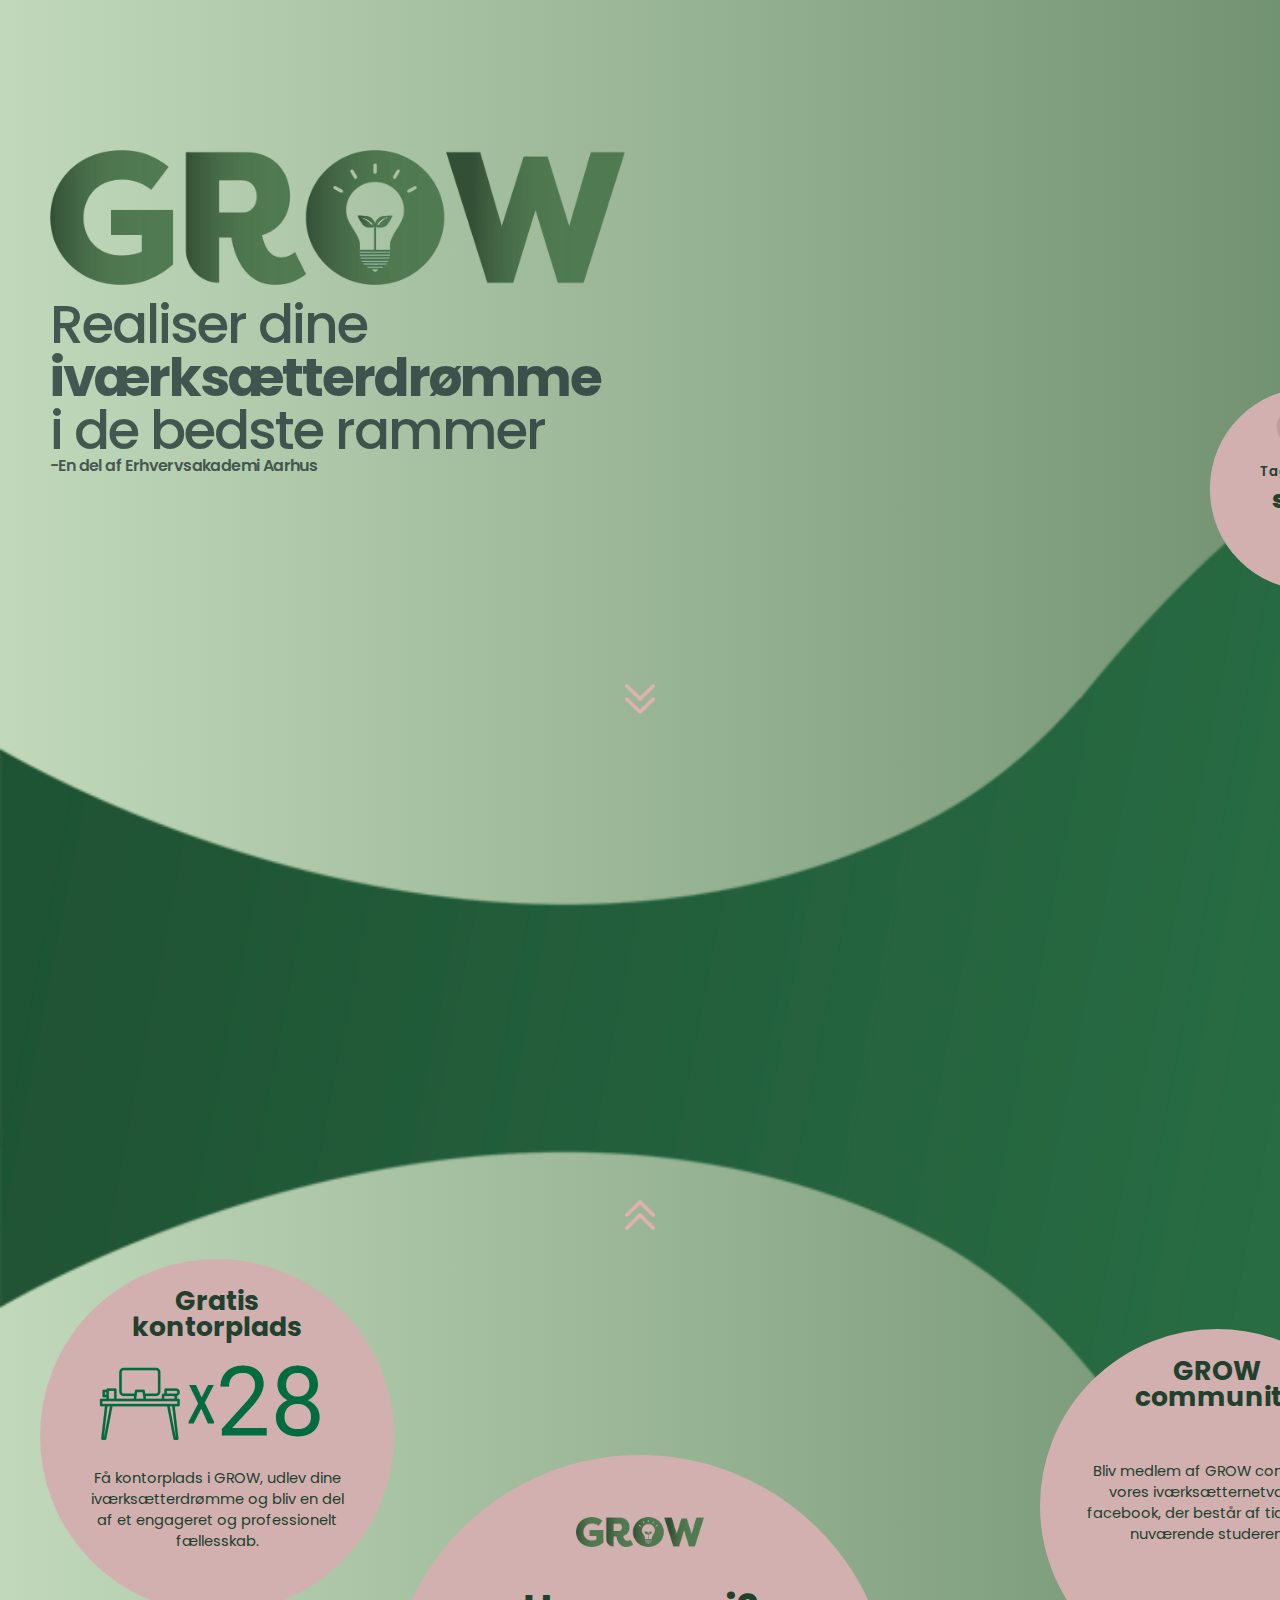
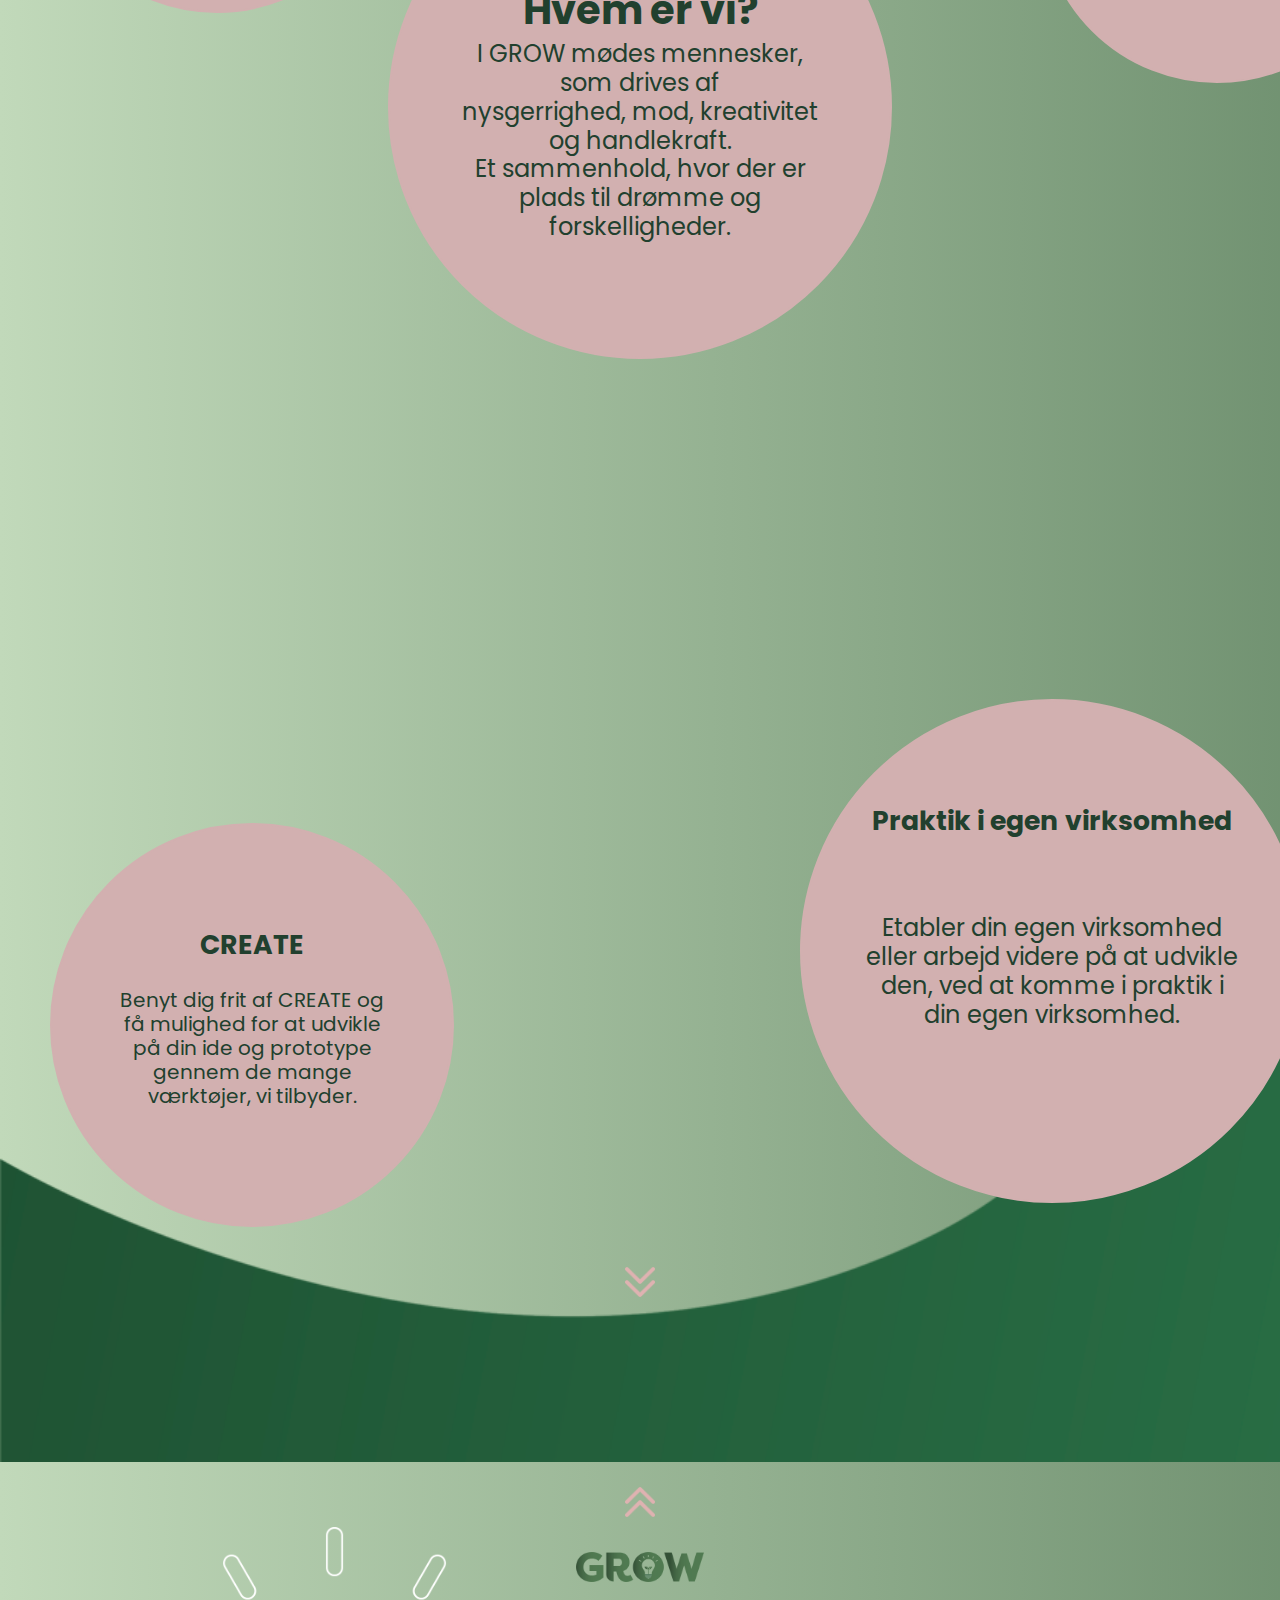
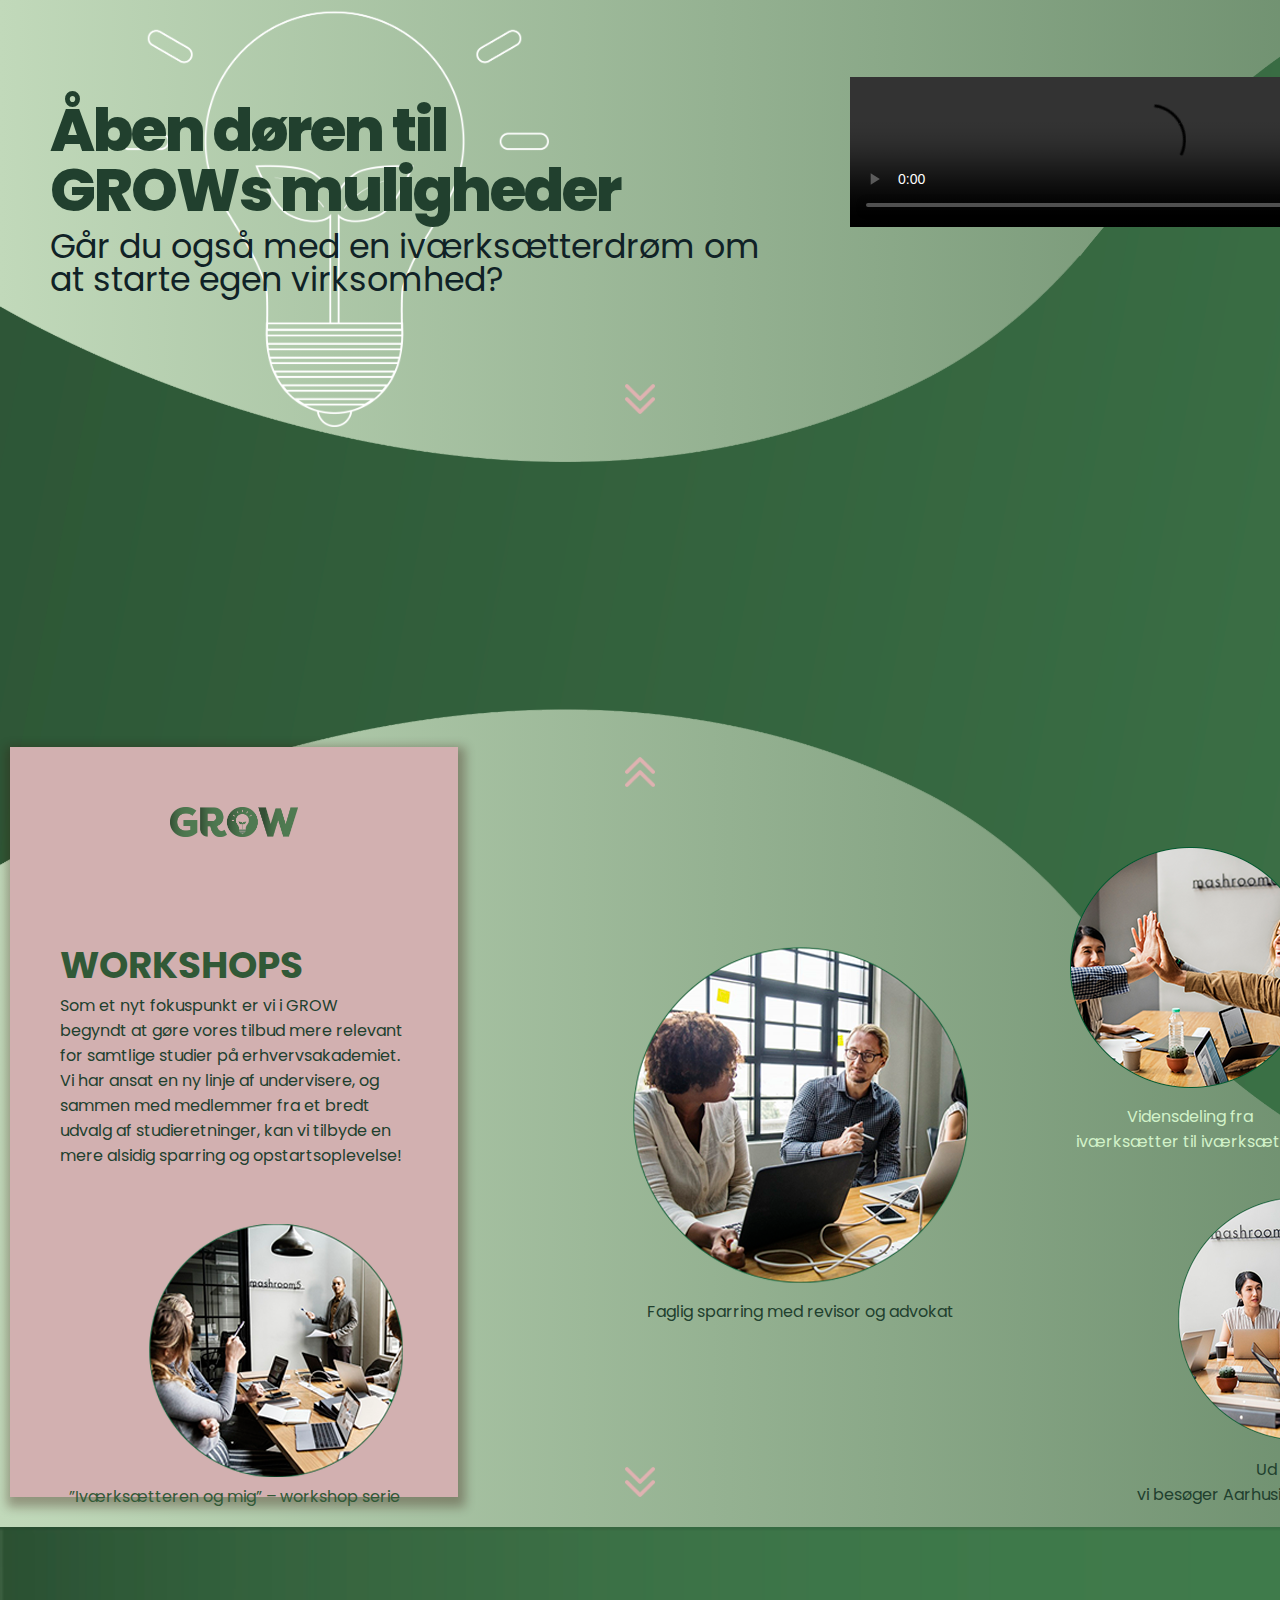
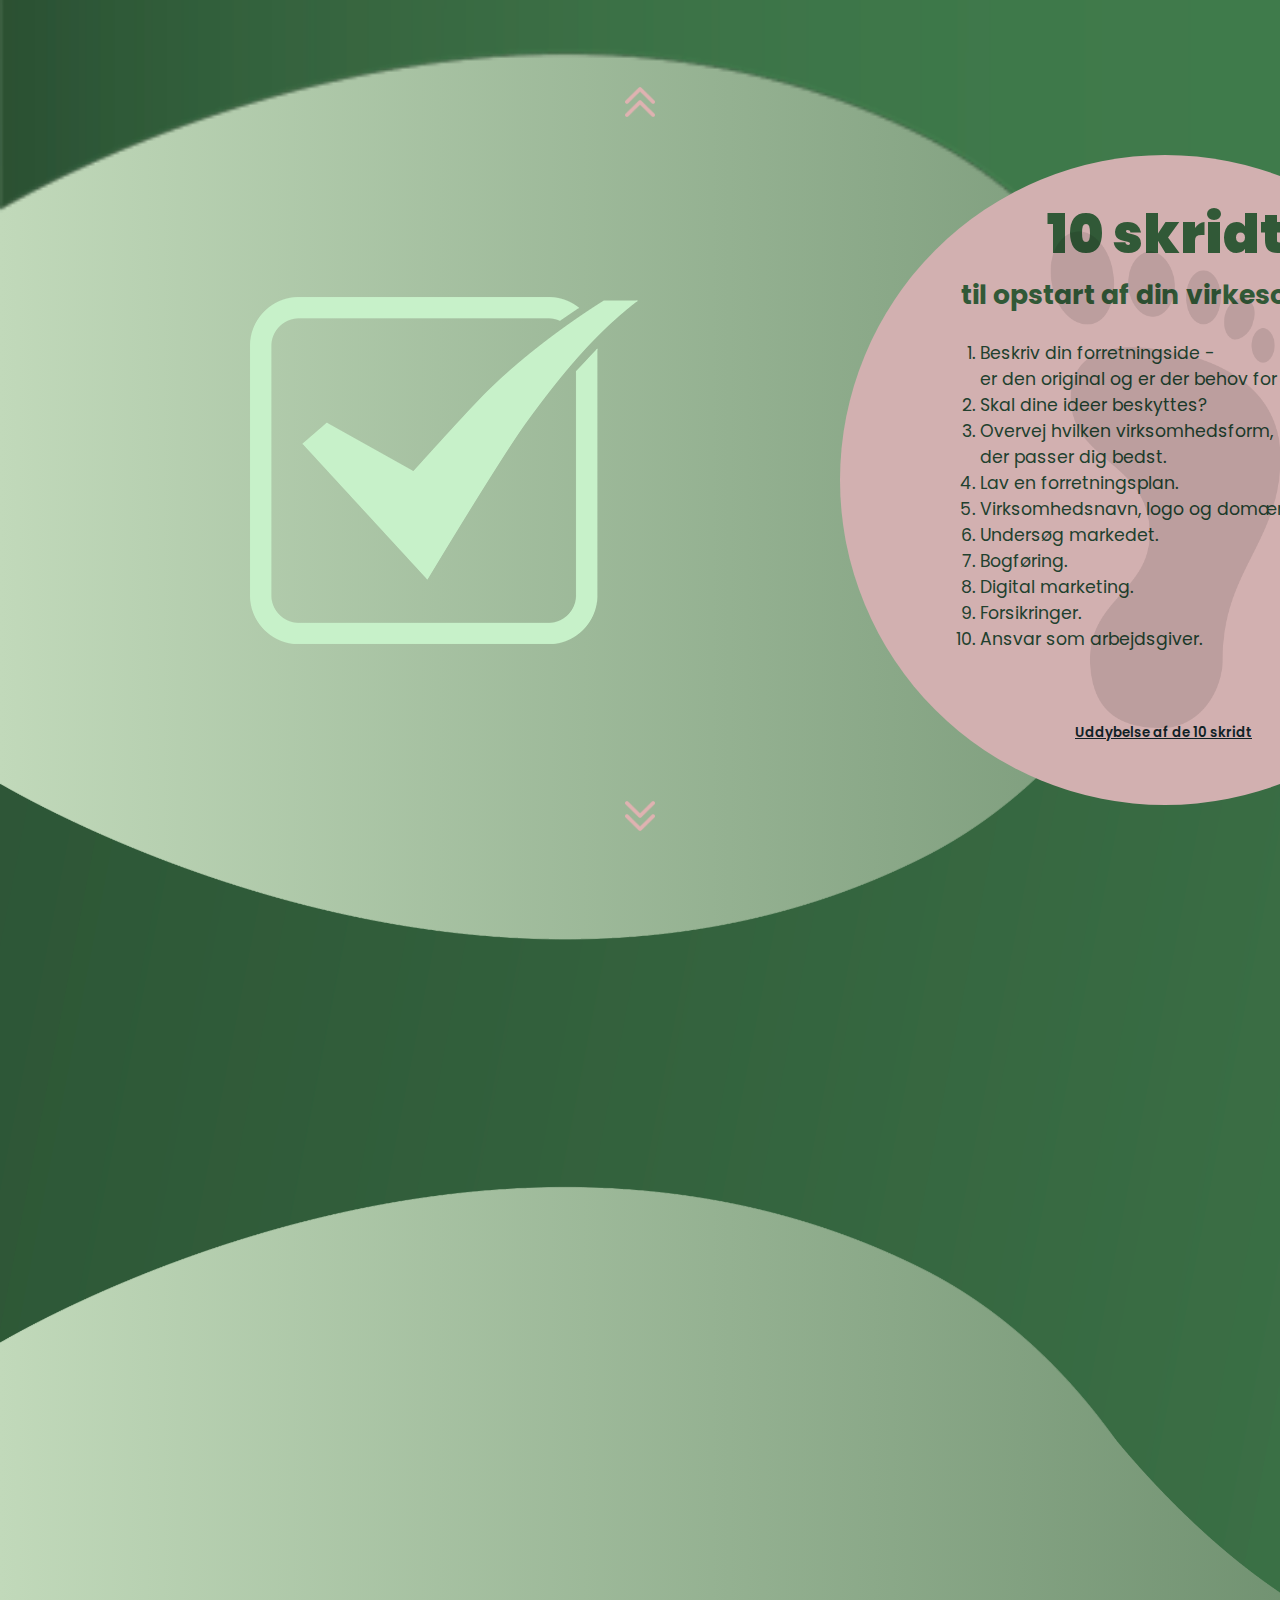
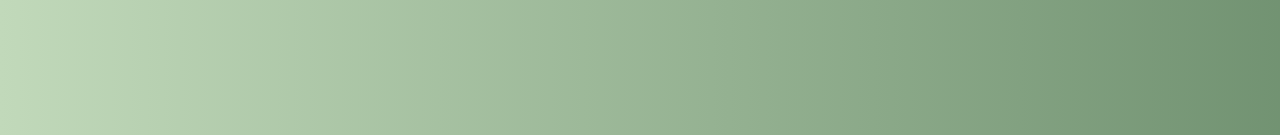
==== commit 37986a67: "backup 1.2 03-03-2021" ====
--- a/grow-forside.html
+++ b/grow-forside.html
@@ -35,7 +35,7 @@
 
         <p class="load-p">-En del af Erhvervsakademi Aarhus</p>
 
-        <a href="#">
+        <a href="#sec5">
             <figure class="first-step-figure">
                 <img src="images/fod" alt="fodaftryk" class="first-step-img">
                 <p>Tag det første <br><strong>skridt</strong>
@@ -156,7 +156,7 @@
     </article>
 
 
-    <!------------------------- SECTION 4 -------->
+    <!------------------------- SECTION 4 WORKSHOP -------->
     <section class="section-4">
 
         <a class="op-knap-3" href="#">
@@ -195,10 +195,39 @@
         </a>
 
     </section>
+
     <article class="opdeler">
         <img class="boegle boegle-4" src="images/Boelge-top.png" alt="Grafik">
     </article>
 
+    <!---------------------------- SECTION 5 TJEKLISTE ---------->
+    <section id="sec5" class="section-5">
+
+        <a class="op-knap-4" href="#">
+            <img class="op-icon" src="images/up-icon.png" alt="up icon">
+        </a>
+
+        <img src="images/checkbox.png" alt="checkbos" class="tjek">
+
+        <figure class="tjekliste-fig">
+
+            <img class="stor-fod" src="images/fod" alt="fod aftryk">
+            <h5 class="sec5-h5"><strong>10 skridt</strong> <br> til opstart af din virkesomhed</h5>
+            <ol id="listeContent"></ol>
+
+            <a class="uddybelse-link" href="#">Uddybelse af de 10 skridt</a>
+
+        </figure>
+
+
+        <a class="ned-knap-5" href="#">
+            <img class="ned-icon" src="images/down-icon.png" alt="ned icon">
+        </a>
+    </section>
+
+    <article class="opdeler">
+        <img class="boegle boegle-5" src="images/Boelge.png" alt="Grafik">
+    </article>
 
 
     <!-- scripts -->
--- a/css/style.css
+++ b/css/style.css
@@ -387,6 +387,67 @@
     color: var(--f-4);
 }
 
+
+
+/* ------------------------------ Section 5 ---------*/
+
+.section-5 {
+    margin-top: -510px
+}
+
+.tjek {
+    position: relative;
+    left: 250px;
+    top: 200px;
+
+}
+
+.tjekliste-fig {
+    background-color: var(--f-8);
+    height: 650px;
+    width: 650px;
+    border-radius: 100%;
+    position: relative;
+    bottom: 340px;
+    left: 800px;
+}
+
+.sec5-h5 {
+    text-align: center;
+    font-size: 20pt;
+    color: var(--f-3);
+    padding-top: 40px;
+}
+
+.sec5-h5 strong {
+    font-size: 40pt;
+}
+
+ol {
+    margin-left: 100px;
+    margin-top: -20px;
+}
+
+li {
+    font-size: 13pt;
+    color: var(--f-4);
+}
+
+.stor-fod {
+    height: 500px;
+    opacity: 10%;
+    position: absolute;
+    padding: 75px;
+}
+
+.uddybelse-link {
+    text-decoration: underline;
+    position: absolute;
+    margin: 55px 235px;
+
+}
+
+
 /* ------------------------------- opdeler */
 
 
@@ -418,6 +479,10 @@
 
 .boegle-4 {
     margin-top: -1050px;
+}
+
+.boegle-5 {
+    margin-top: -800px
 }
 
 /* ---------------Knapper til scroll animation */
@@ -478,9 +543,18 @@
 
 .ned-knap-4 {
     position: relative;
-    bottom: 1080px
-}
-
+    bottom: 1080px;
+}
+
+.op-knap-4 {
+    position: relative;
+    top: 20px;
+}
+
+.ned-knap-5 {
+    position: relative;
+    bottom: 360px;
+}
 
 @media only screen and (max-width: 1300px) {
 
